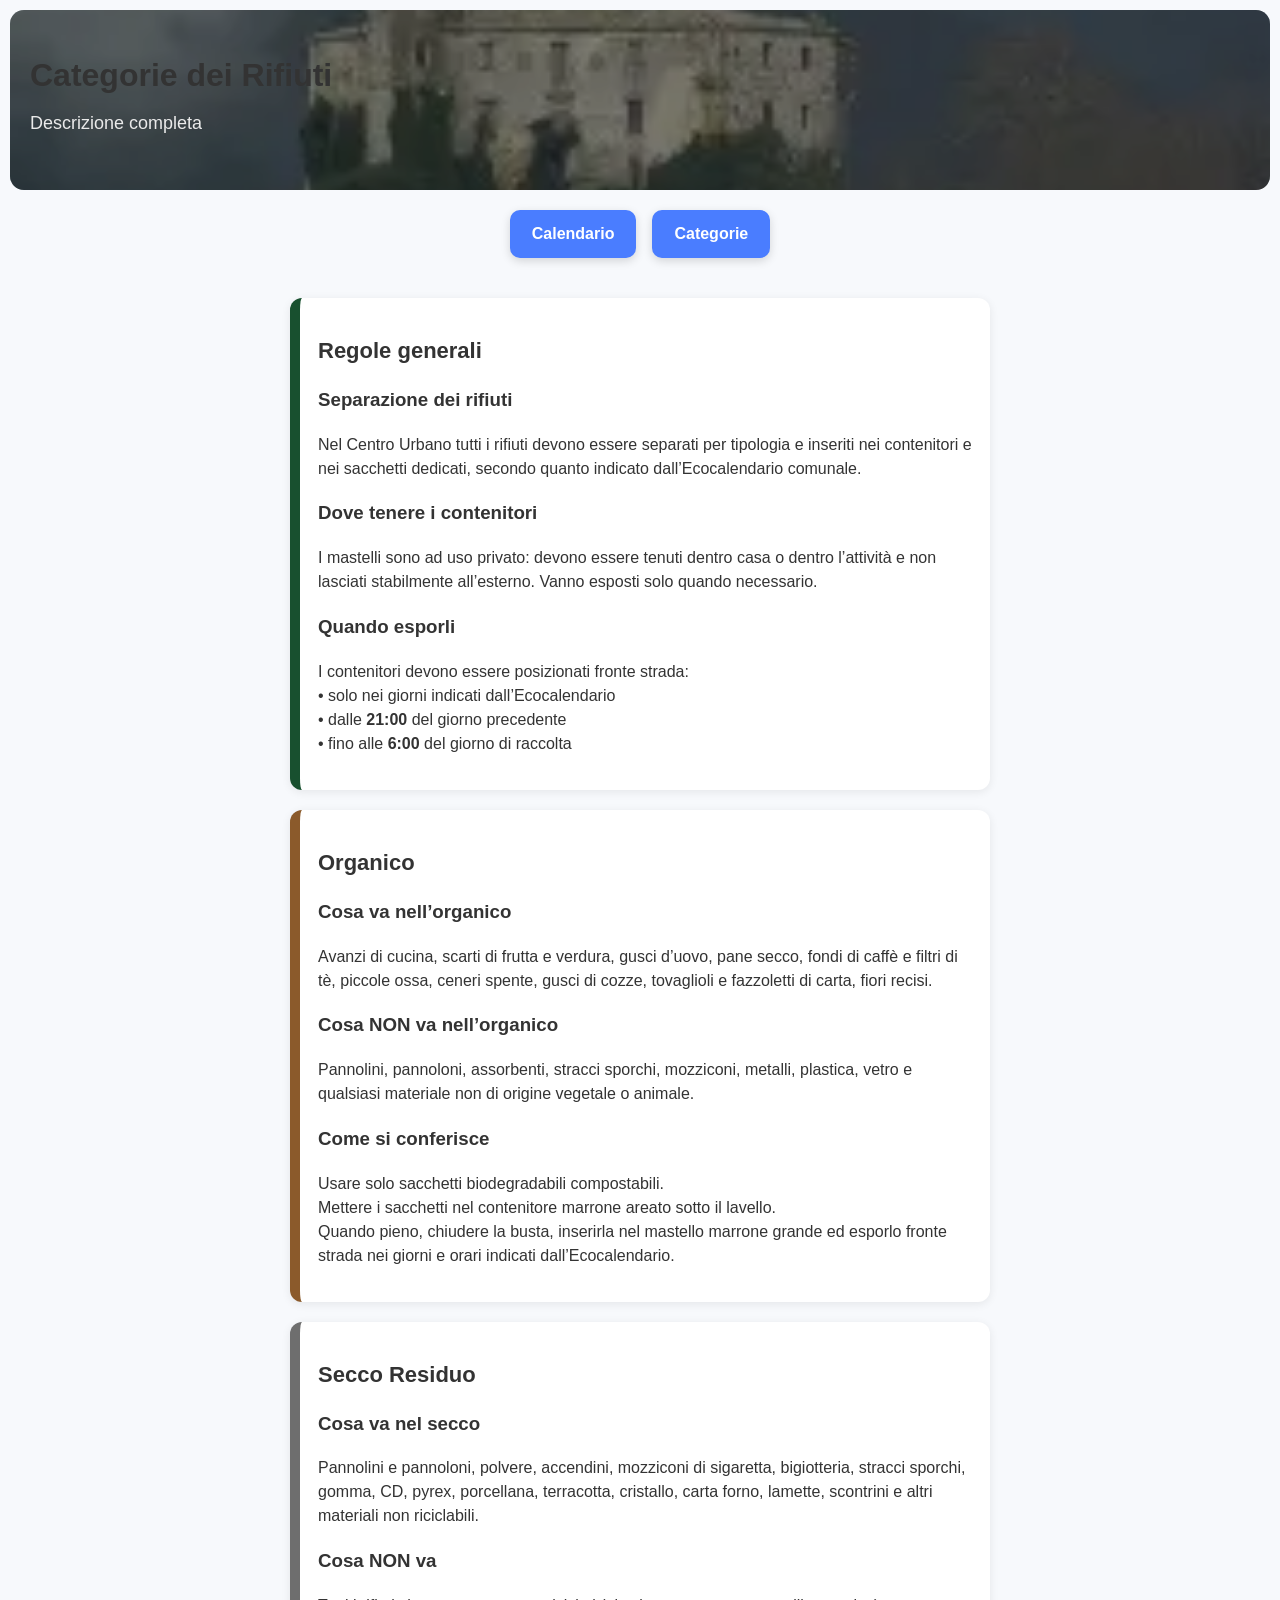
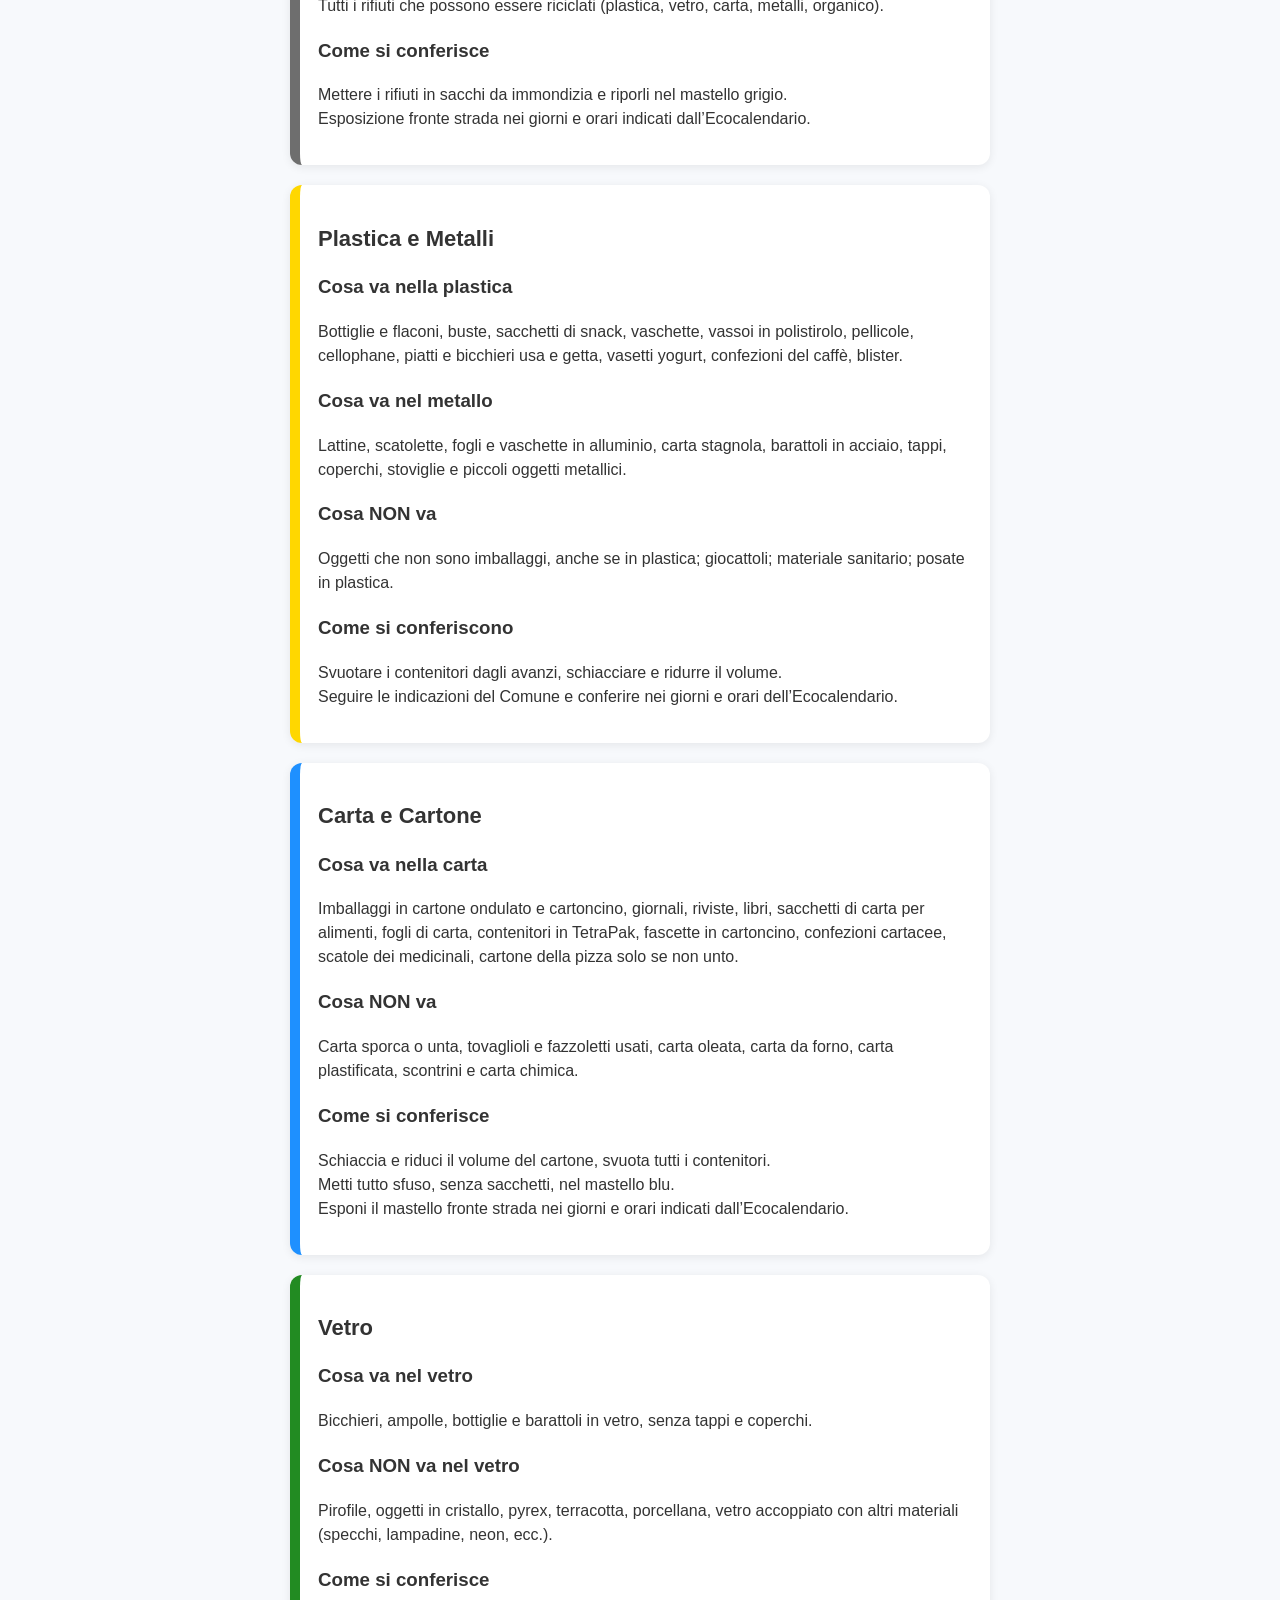
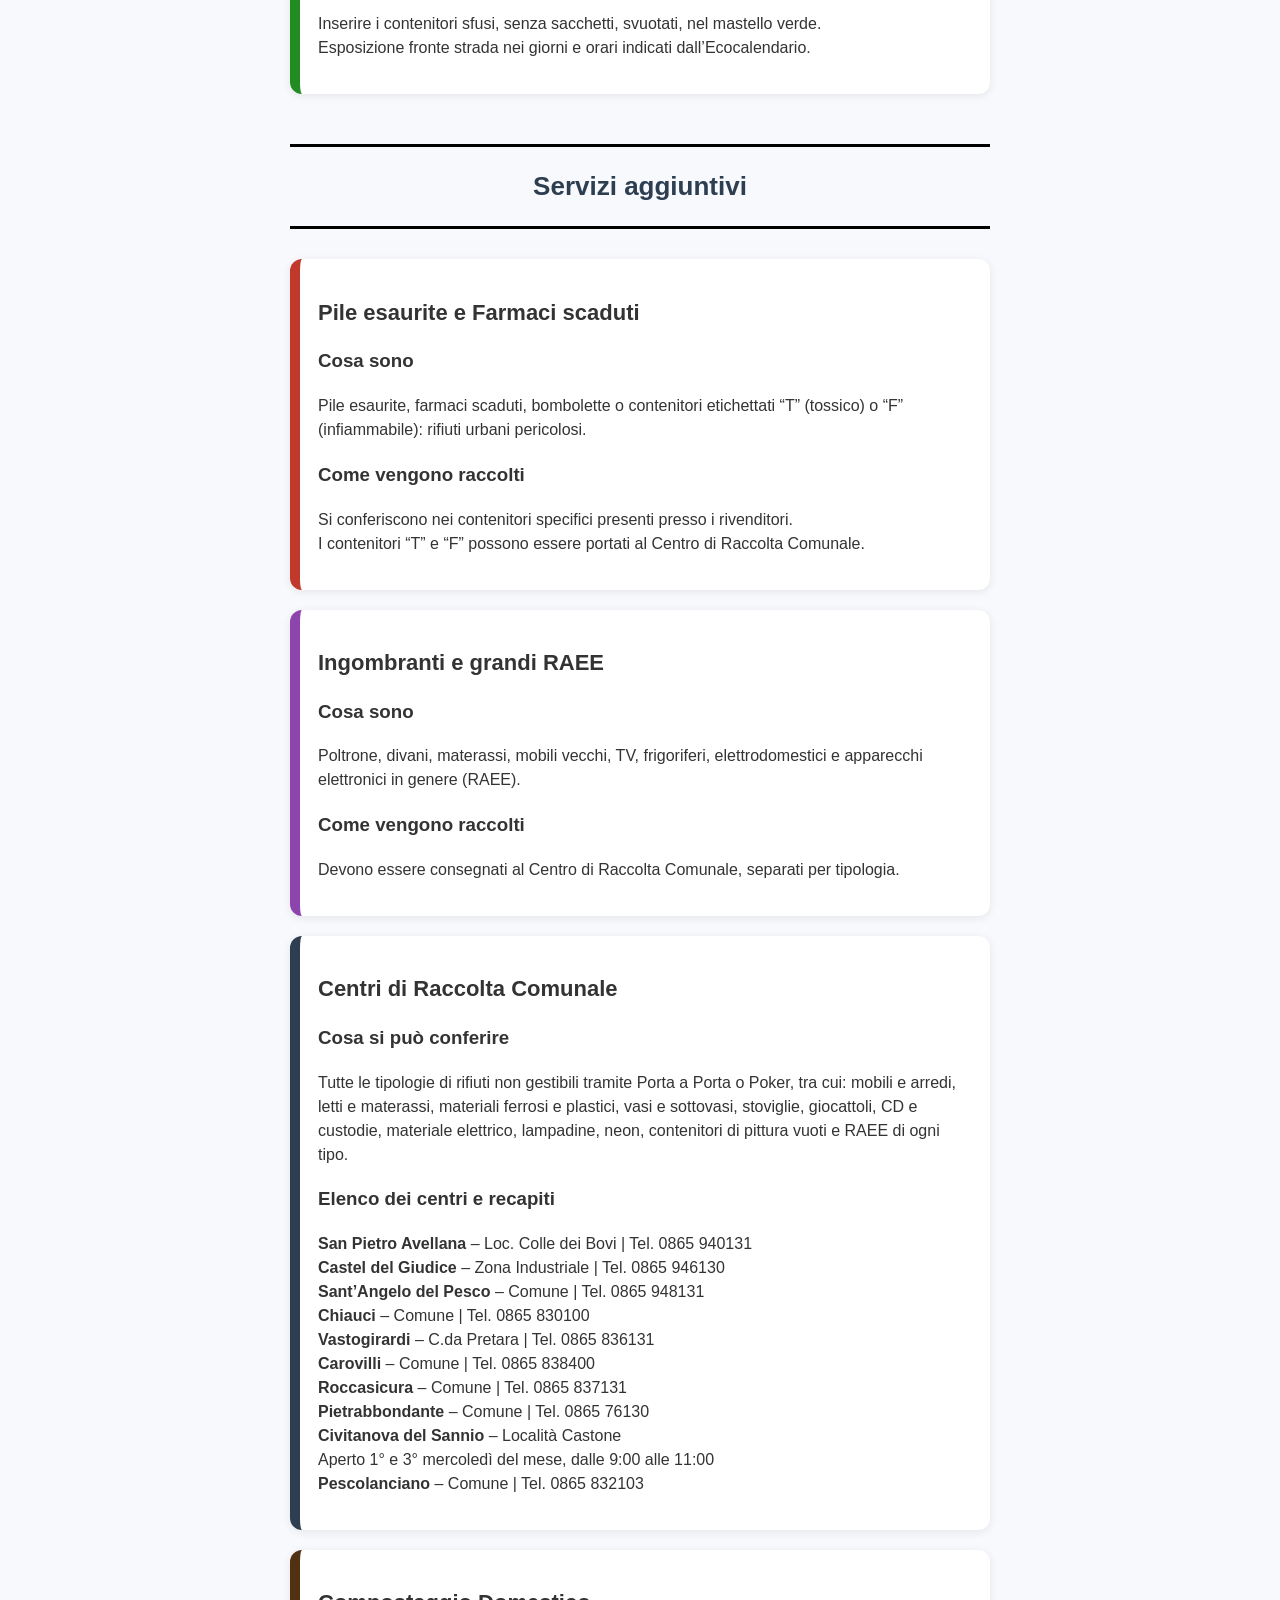
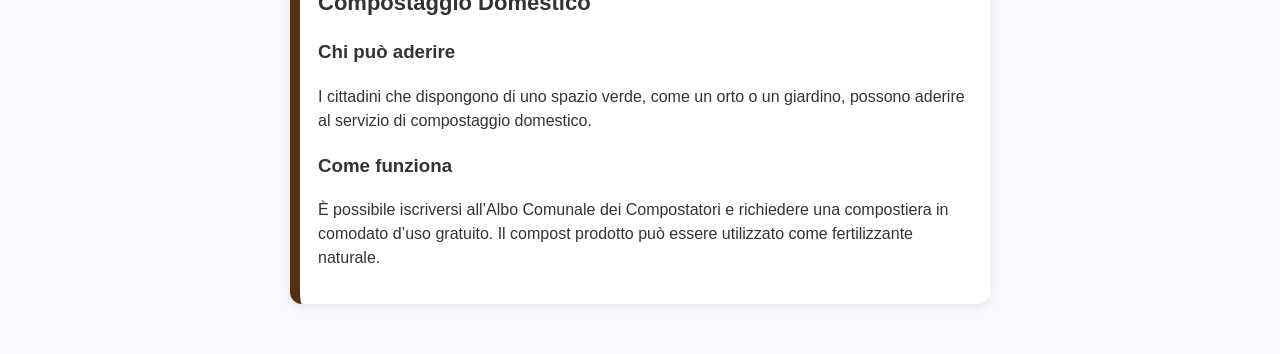
==== categorie.html @ 60cb0e39 "Initial commit" ====
<!DOCTYPE html>
<html lang="it">
<head>
    <meta charset="UTF-8">
    <meta name="viewport" content="width=device-width, initial-scale=1.0">
    <title>Categorie Rifiuti</title>
    <link rel="stylesheet" href="style.css">
</head>
<body>

    <div class="hero small-hero">
        <div class="hero-overlay"></div>
        <h1 class="hero-title">Categorie dei Rifiuti</h1>
        <p class="hero-subtitle">Descrizione completa</p>
    </div>

    <nav class="main-nav">
        <a href="index.html" class="nav-btn">Calendario</a>
        <a href="categorie.html" class="nav-btn">Categorie</a>
    </nav>

    <div class="categories">

        <section id="regole" class="cat-box regole-bg">
            <h2>Regole generali</h2>

            <h3>Separazione dei rifiuti</h3>
            <p>
                Nel Centro Urbano tutti i rifiuti devono essere separati per tipologia e inseriti nei contenitori e
                nei sacchetti dedicati, secondo quanto indicato dall’Ecocalendario comunale.
            </p>

            <h3>Dove tenere i contenitori</h3>
            <p>
                I mastelli sono ad uso privato: devono essere tenuti dentro casa o dentro l’attività e non lasciati
                stabilmente all’esterno. Vanno esposti solo quando necessario.
            </p>

            <h3>Quando esporli</h3>
            <p>
                I contenitori devono essere posizionati fronte strada:
                <br>• solo nei giorni indicati dall’Ecocalendario
                <br>• dalle <strong>21:00</strong> del giorno precedente
                <br>• fino alle <strong>6:00</strong> del giorno di raccolta
            </p>
        </section>

        <section id="organico" class="cat-box organico-bg">
            <h2>Organico</h2>

            <h3>Cosa va nell’organico</h3>
            <p>
                Avanzi di cucina, scarti di frutta e verdura, gusci d’uovo, pane secco, fondi di caffè e filtri di tè,
                piccole ossa, ceneri spente, gusci di cozze, tovaglioli e fazzoletti di carta, fiori recisi.
            </p>

            <h3>Cosa NON va nell’organico</h3>
            <p>
                Pannolini, pannoloni, assorbenti, stracci sporchi, mozziconi, metalli, plastica, vetro e qualsiasi
                materiale non di origine vegetale o animale.
            </p>

            <h3>Come si conferisce</h3>
            <p>
                Usare solo sacchetti biodegradabili compostabili.<br>
                Mettere i sacchetti nel contenitore marrone areato sotto il lavello.<br>
                Quando pieno, chiudere la busta, inserirla nel mastello marrone grande ed esporlo fronte strada
                nei giorni e orari indicati dall’Ecocalendario.
            </p>

        </section>

        <section id="secco" class="cat-box secco-bg">
            <h2>Secco Residuo</h2>

            <h3>Cosa va nel secco</h3>
            <p>
                Pannolini e pannoloni, polvere, accendini, mozziconi di sigaretta, bigiotteria, stracci sporchi,
                gomma, CD, pyrex, porcellana, terracotta, cristallo, carta forno, lamette, scontrini e altri
                materiali non riciclabili.
            </p>

            <h3>Cosa NON va</h3>
            <p>
                Tutti i rifiuti che possono essere riciclati (plastica, vetro, carta, metalli, organico).
            </p>

            <h3>Come si conferisce</h3>
            <p>
                Mettere i rifiuti in sacchi da immondizia e riporli nel mastello grigio.<br>
                Esposizione fronte strada nei giorni e orari indicati dall’Ecocalendario.
            </p>
        </section>

        <section id="plastica" class="cat-box plastica-bg">
            <h2>Plastica e Metalli</h2>

            <h3>Cosa va nella plastica</h3>
            <p>
                Bottiglie e flaconi, buste, sacchetti di snack, vaschette, vassoi in polistirolo, pellicole,
                cellophane, piatti e bicchieri usa e getta, vasetti yogurt, confezioni del caffè, blister.
            </p>

            <h3>Cosa va nel metallo</h3>
            <p>
                Lattine, scatolette, fogli e vaschette in alluminio, carta stagnola, barattoli in acciaio,
                tappi, coperchi, stoviglie e piccoli oggetti metallici.
            </p>

            <h3>Cosa NON va</h3>
            <p>
                Oggetti che non sono imballaggi, anche se in plastica; giocattoli; materiale sanitario;
                posate in plastica.
            </p>

            <h3>Come si conferiscono</h3>
            <p>
                Svuotare i contenitori dagli avanzi, schiacciare e ridurre il volume.<br>
                Seguire le indicazioni del Comune e conferire nei giorni e orari dell’Ecocalendario.
            </p>
        </section>

        <section id="carta" class="cat-box carta-bg">
            <h2>Carta e Cartone</h2>

            <h3>Cosa va nella carta</h3>
            <p>
                Imballaggi in cartone ondulato e cartoncino, giornali, riviste, libri, sacchetti di carta per alimenti,
                fogli di carta, contenitori in TetraPak, fascette in cartoncino, confezioni cartacee, scatole dei
                medicinali, cartone della pizza solo se non unto.
            </p>

            <h3>Cosa NON va</h3>
            <p>
                Carta sporca o unta, tovaglioli e fazzoletti usati, carta oleata, carta da forno, carta plastificata,
                scontrini e carta chimica.
            </p>

            <h3>Come si conferisce</h3>
            <p>
                Schiaccia e riduci il volume del cartone, svuota tutti i contenitori.<br>
                Metti tutto sfuso, senza sacchetti, nel mastello blu.<br>
                Esponi il mastello fronte strada nei giorni e orari indicati dall’Ecocalendario.
            </p>
        </section>

        <section id="vetro" class="cat-box vetro-bg">
            <h2>Vetro</h2>

            <h3>Cosa va nel vetro</h3>
            <p>
                Bicchieri, ampolle, bottiglie e barattoli in vetro, senza tappi e coperchi.
            </p>

            <h3>Cosa NON va nel vetro</h3>
            <p>
                Pirofile, oggetti in cristallo, pyrex, terracotta, porcellana, vetro accoppiato con altri materiali
                (specchi, lampadine, neon, ecc.).
            </p>

            <h3>Come si conferisce</h3>
            <p>
                Inserire i contenitori sfusi, senza sacchetti, svuotati, nel mastello verde.<br>
                Esposizione fronte strada nei giorni e orari indicati dall’Ecocalendario.
            </p>
        </section>

        <div class="servizi-divider">
            <h2>Servizi aggiuntivi</h2>
        </div>

        <section id="pericolosi" class="cat-box pericolosi-bg">
            <h2>Pile esaurite e Farmaci scaduti</h2>

            <h3>Cosa sono</h3>
            <p>
                Pile esaurite, farmaci scaduti, bombolette o contenitori etichettati “T” (tossico) o “F” (infiammabile):
                rifiuti urbani pericolosi.
            </p>

            <h3>Come vengono raccolti</h3>
            <p>
                Si conferiscono nei contenitori specifici presenti presso i rivenditori.<br>
                I contenitori “T” e “F” possono essere portati al Centro di Raccolta Comunale.
            </p>
        </section>

        <section id="ingombranti" class="cat-box ingombranti-bg">
            <h2>Ingombranti e grandi RAEE</h2>

            <h3>Cosa sono</h3>
            <p>
                Poltrone, divani, materassi, mobili vecchi, TV, frigoriferi, elettrodomestici e apparecchi elettronici
                in genere (RAEE).
            </p>

            <h3>Come vengono raccolti</h3>
            <p>
                Devono essere consegnati al Centro di Raccolta Comunale, separati per tipologia.
            </p>
        </section>

        <section id="centri-raccolta" class="cat-box centri-bg">
            <h2>Centri di Raccolta Comunale</h2>

            <h3>Cosa si può conferire</h3>
            <p>
                Tutte le tipologie di rifiuti non gestibili tramite Porta a Porta o Poker, tra cui:
                mobili e arredi, letti e materassi, materiali ferrosi e plastici, vasi e sottovasi,
                stoviglie, giocattoli, CD e custodie, materiale elettrico, lampadine, neon,
                contenitori di pittura vuoti e RAEE di ogni tipo.
            </p>

            <h3>Elenco dei centri e recapiti</h3>
            <p>
                <strong>San Pietro Avellana</strong> – Loc. Colle dei Bovi | Tel. 0865 940131<br>
                <strong>Castel del Giudice</strong> – Zona Industriale | Tel. 0865 946130<br>
                <strong>Sant’Angelo del Pesco</strong> – Comune | Tel. 0865 948131<br>
                <strong>Chiauci</strong> – Comune | Tel. 0865 830100<br>
                <strong>Vastogirardi</strong> – C.da Pretara | Tel. 0865 836131<br>
                <strong>Carovilli</strong> – Comune | Tel. 0865 838400<br>
                <strong>Roccasicura</strong> – Comune | Tel. 0865 837131<br>
                <strong>Pietrabbondante</strong> – Comune | Tel. 0865 76130<br>
                <strong>Civitanova del Sannio</strong> – Località Castone<br>
                Aperto 1° e 3° mercoledì del mese, dalle 9:00 alle 11:00<br>
                <strong>Pescolanciano</strong> – Comune | Tel. 0865 832103
            </p>
        </section>

        <section id="compostaggio" class="cat-box compostaggio-bg">
            <h2>Compostaggio Domestico</h2>

            <h3>Chi può aderire</h3>
            <p>
                I cittadini che dispongono di uno spazio verde, come un orto o un giardino, possono aderire al servizio
                di compostaggio domestico.
            </p>

            <h3>Come funziona</h3>
            <p>
                È possibile iscriversi all’Albo Comunale dei Compostatori e richiedere una compostiera in comodato
                d’uso gratuito. Il compost prodotto può essere utilizzato come fertilizzante naturale.
            </p>
        </section>
    </div>

</body>
</html>
---- style.css ----
body {
    font-family: 'Inter', Arial, sans-serif;
    background: #f7f9fc;
    margin: 0;
    padding: 10px;
    color: #333;
    line-height: 1.5;
}

.hero {
    position: relative;
    width: 100%;
    height: 220px;
    background-image: url('images/castle.jpg'); 
    background-size: cover;
    background-position: center;
    border-radius: 14px;
    overflow: hidden;
    margin-bottom: 20px;
}

.small-hero {
    height: 180px;
}

.hero-overlay {
    position: absolute;
    inset: 0;
    background: rgba(0,0,0,0.45);
}

.hero-title {
    position: absolute;
    bottom: 70px;
    left: 20px;
    font-size: 32px;
    font-weight: 800;
}

.hero-eco {
    color: #ffffff;
}
.hero-calendar {
    color: #1acc50;
}
.hero-subtitle {
    position: absolute;
    bottom: 35px;
    left: 20px;
    color: #eaeaea;
    font-size: 18px;
    font-weight: 400;
}

/* MOBILE HERO */
@media (max-width: 480px) {
    .hero {
        height: 170px;
        border-radius: 10px;
    }

    .hero-title {
        font-size: 26px;
        bottom: 55px;
    }

    .hero-subtitle {
        font-size: 15px;
        bottom: 25px;
    }
}

/* ========================= */
/*        NAV BAR BOTTONI    */
/* ========================= */

.main-nav {
    display: flex;
    justify-content: center;
    gap: 16px;
    margin: 20px 0;
}

.nav-btn {
    background: #4a7dff;
    color: white;
    padding: 12px 22px;
    border-radius: 10px;
    font-size: 16px;
    font-weight: 600;
    text-decoration: none;
    box-shadow: 0 3px 10px rgba(0,0,0,0.15);
    transition: 0.2s;
}

.nav-btn:hover {
    background: #3a6ae0;
}

.nav-btn:active {
    background: #335dcc;
}

/* MOBILE NAV */
@media (max-width: 480px) {
    .nav-btn {
        padding: 10px 18px;
        font-size: 15px;
    }
}

/* ========================= */
/*        CALENDAR HEADER    */
/* ========================= */

.header {
    display: flex;
    justify-content: center;
    align-items: center;
    gap: 16px;
    margin-bottom: 12px;
}

.header h1 {
    font-size: 20px;
    font-weight: 600;
    margin: 0;
}

.header button {
    padding: 8px 12px;
    font-size: 16px;
    cursor: pointer;
    background: #fff;
    border: 1px solid #ddd;
    border-radius: 8px;
    transition: 0.2s;
}

.header button:hover {
    background: #f0f0f0;
}

/* ========================= */
/*        CALENDAR GRID      */
/* ========================= */

.calendar {
    max-width: 900px;
    margin: 0 auto;
    background: white;
    padding: 10px;
    border-radius: 14px;
    box-shadow: 0 4px 20px rgba(0,0,0,0.08);
}

.weekdays {
    display: grid;
    grid-template-columns: repeat(7, 1fr);
    font-weight: 600;
    text-align: center;
    padding-bottom: 6px;
    border-bottom: 2px solid #eee;
    font-size: 12px;
}

.days {
    display: grid;
    grid-template-columns: repeat(7, 1fr);
}

.day {
    min-height: 80px;
    border-right: 1px solid #eee;
    border-bottom: 1px solid #eee;
    padding: 6px;
    position: relative;
    transition: 0.2s;
    font-size: 13px;
}

.day:hover {
    background: #f4f7ff;
}

.day-number {
    font-size: 14px;
    font-weight: 600;
}

/* GIORNO CORRENTE */
.day.today {
    background: #e8f0ff;
    border: 2px solid #4a7dff;
}

/* BADGE RIFIUTO */
.badge {
    margin-top: 6px;
    padding: 4px 6px;
    border-radius: 6px;
    font-size: 12px;
    font-weight: 600;
    display: inline-block;
    color: white;
    text-align: center;
    text-decoration: none;
}

/* COLORI */
.organico { background: #8B5A2B; }
.secco { background: #6E6E6E; }
.plastica { background: #FFD700; color: black; }
.carta { background: #1E90FF; }
.vetro { background: #228B22; }
.nessuno { background: #999; }

/* ========================= */
/*        PAGINA CATEGORIE   */
/* ========================= */

.categories {
    max-width: 700px;
    margin: 0 auto;
    padding: 20px;
}

.cat-box {
    background: white;
    padding: 18px;
    border-radius: 12px;
    box-shadow: 0 2px 10px rgba(0,0,0,0.08);
    margin-bottom: 20px;
    border-left: 10px solid transparent;
}

.cat-box h2 {
    font-size: 22px;
    margin-bottom: 10px;
    font-weight: 700;
}

.cat-box p {
    font-size: 16px;
    line-height: 1.5;
}

/* COLORI COERENTI */
.regole-bg { border-color: #18502f; }
.organico-bg { border-color: #8B5A2B; }
.secco-bg { border-color: #6E6E6E; }
.plastica-bg { border-color: #FFD700; }
.carta-bg { border-color: #1E90FF; }
.vetro-bg { border-color: #228B22; }

.servizi-divider {
    margin: 50px 0 30px 0;
    padding: 20px 0;
    border-top: 3px solid #000000;
    border-bottom: 3px solid #000000;
    text-align: center;
}

.servizi-divider h2 {
    margin: 0;
    font-size: 26px;
    color: #2C3E50;
}


.pericolosi-bg {border-color: #C0392B;}
.ingombranti-bg {border-color: #8E44AD;}
.centri-bg {border-color: #2C3E50;}
.compostaggio-bg {border-color: #523112;}


.cat-box h4 {
    font-size: 16px;
    margin-top: 10px;
    margin-bottom: 4px;
    font-weight: 600;
    color: #555;
}

/* MOBILE CATEGORIE */
@media (max-width: 480px) {

    /* Riduce padding generale */
    body {
        padding: 6px;
    }

    /* Calendario più compatto */
    .calendar {
        padding: 6px;
        border-radius: 10px;
    }

    /* Header mese */
    .header h1 {
        font-size: 16px;
    }

    .header button {
        padding: 6px 10px;
        font-size: 14px;
    }

    /* Giorni settimana */
    .weekdays div {
        font-size: 10px;
        padding: 4px 0;
    }

    /* Celle del calendario */
    .day {
        min-height: 60px;        /* più basso */
        padding: 3px;            /* meno padding */
        font-size: 11px;         /* testo più piccolo */
    }

    .day-number {
        font-size: 12px;
    }

    /* Badge rifiuto */
    .badge {
        font-size: 10px;         /* più piccolo */
        padding: 2px 4px;        /* più compatto */
        margin-top: 4px;
        display: block;          /* va a capo */
        text-align: center;
        white-space: normal;     /* evita overflow */
    }

    /* Fix overflow griglia */
    .days {
        grid-template-columns: repeat(7, minmax(0, 1fr));
    }
}
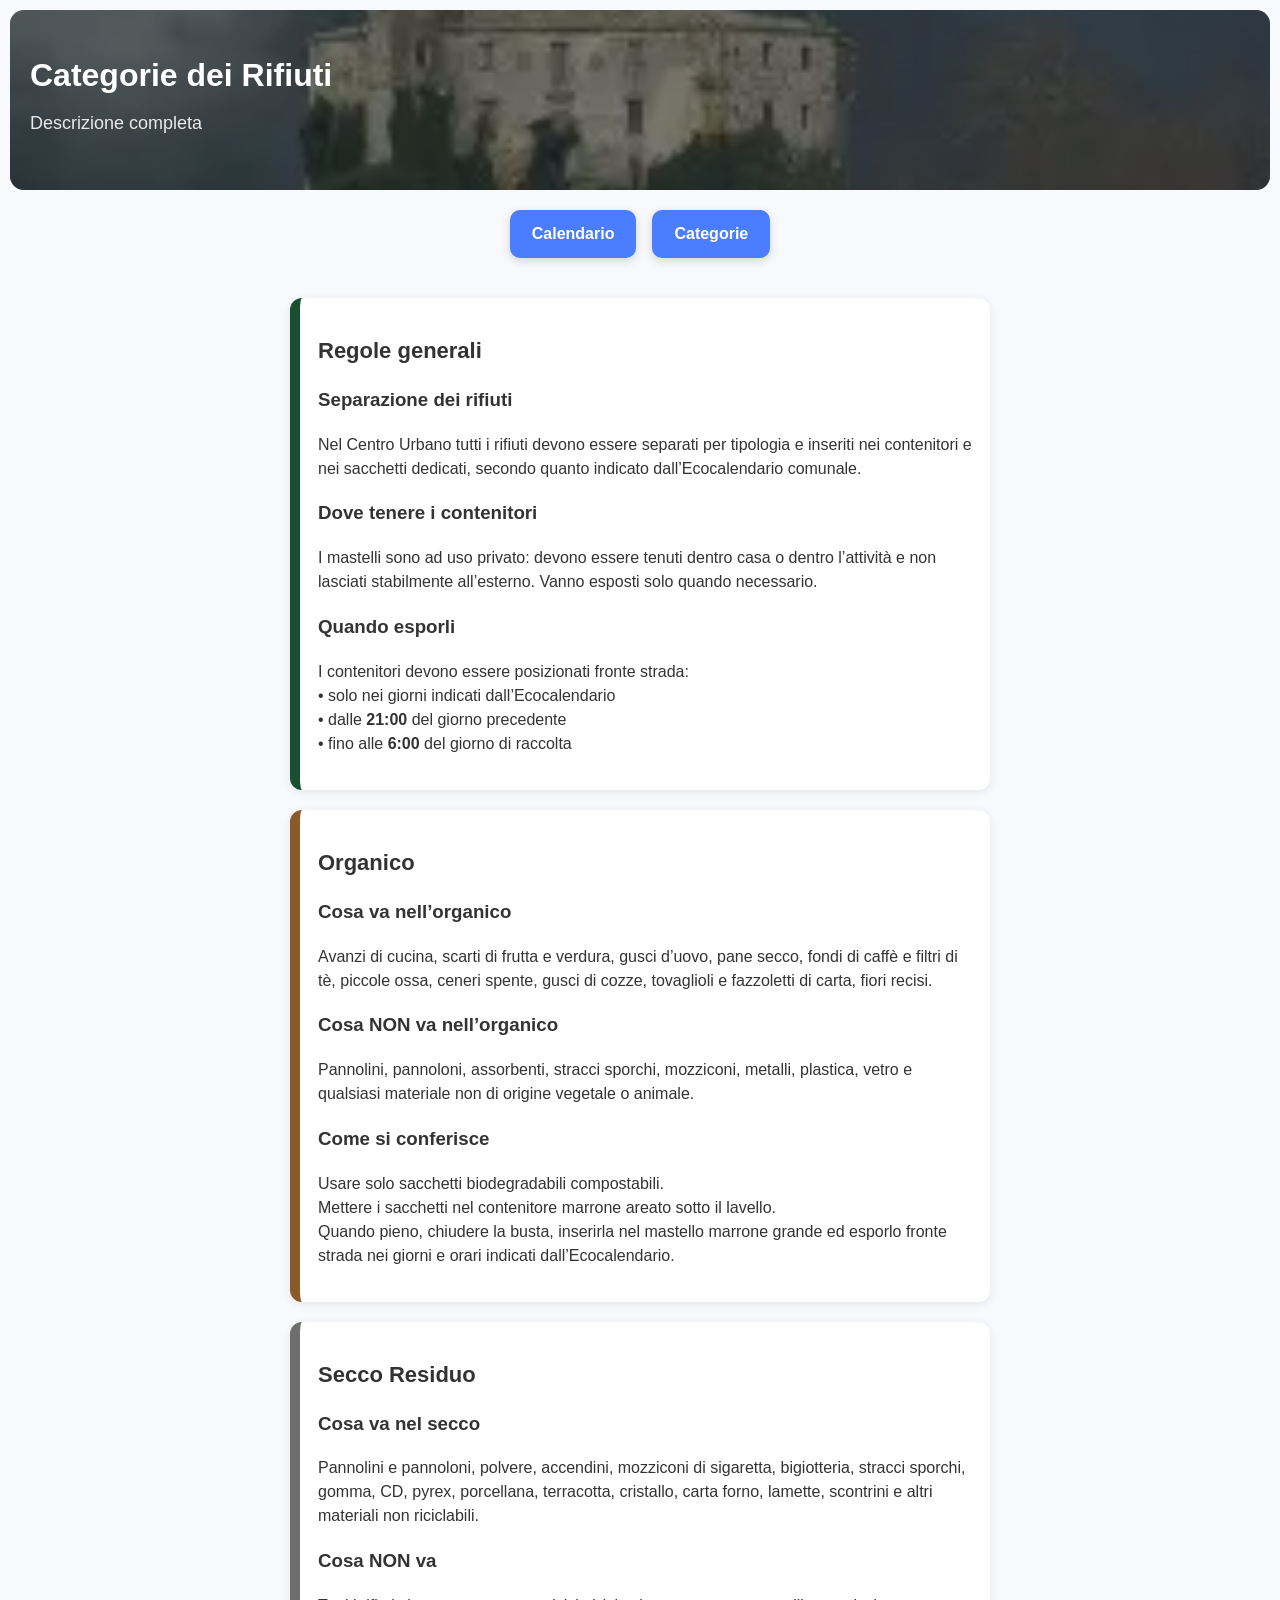
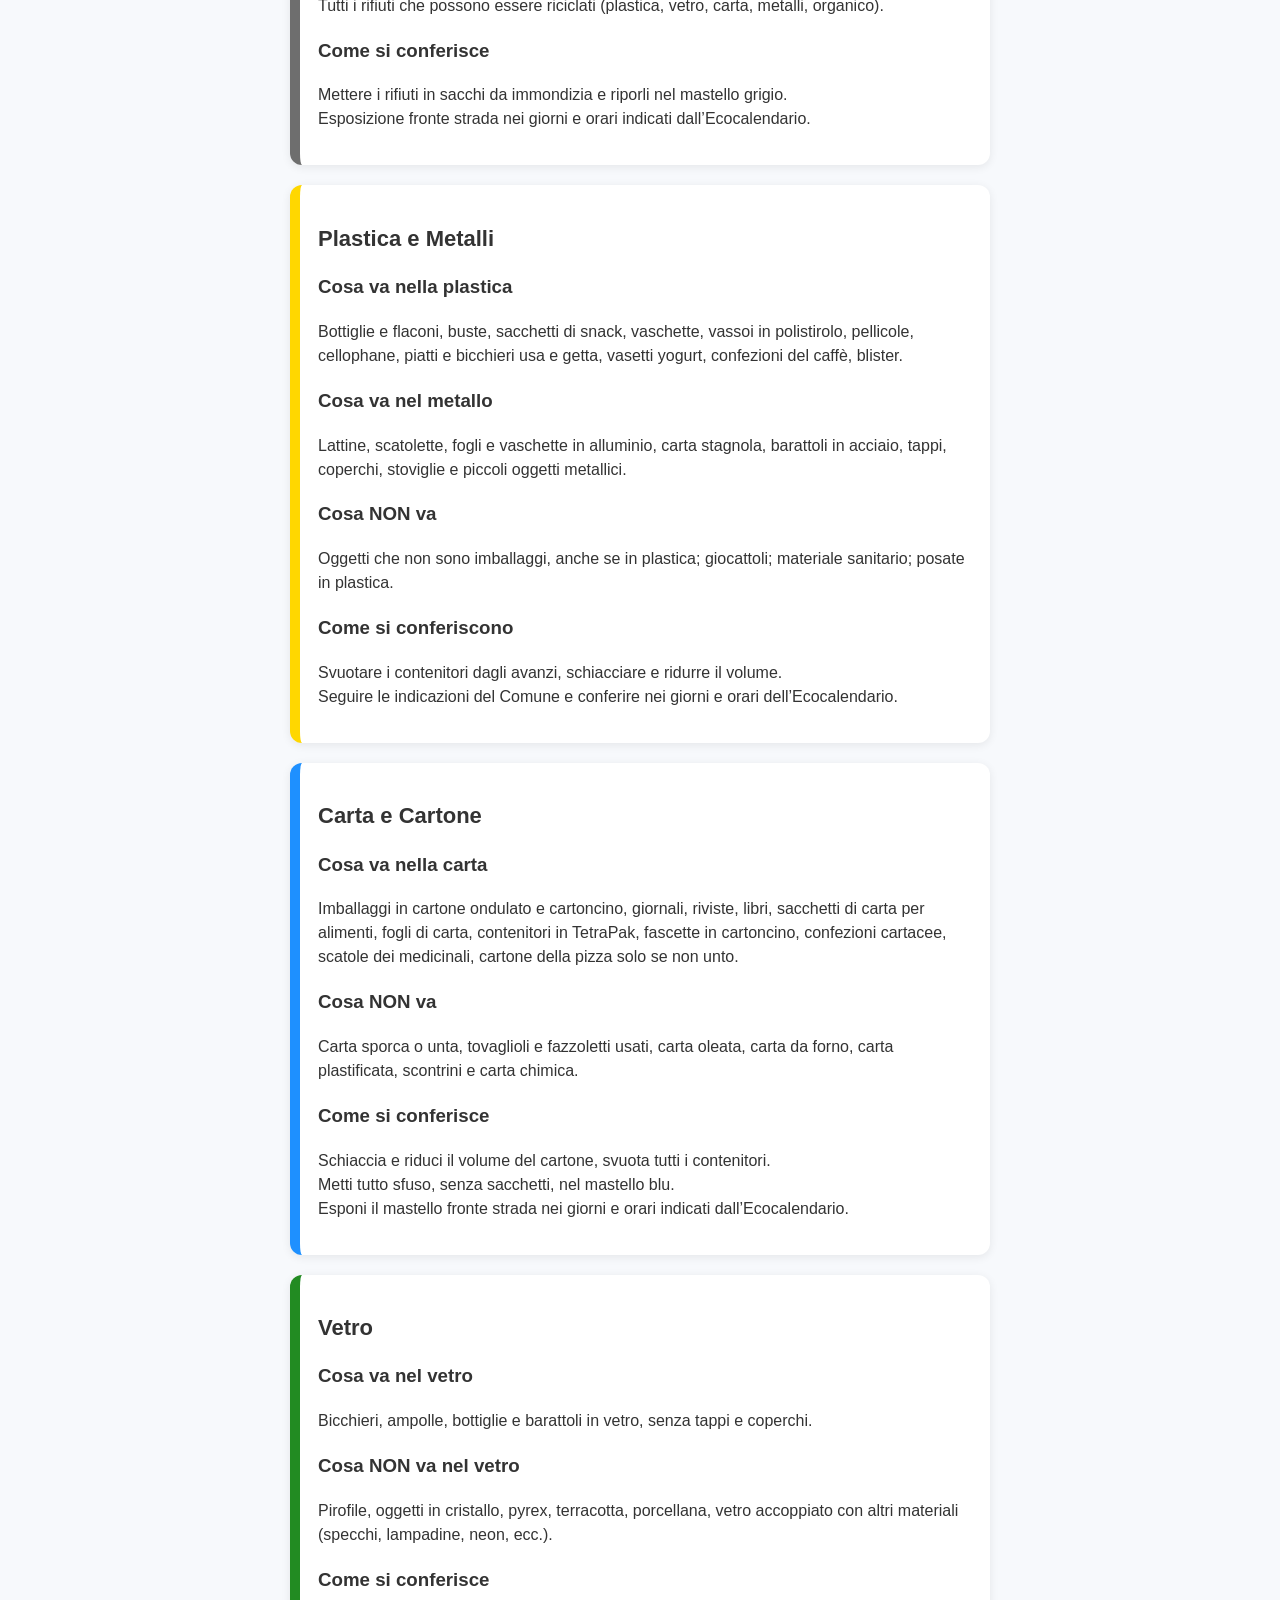
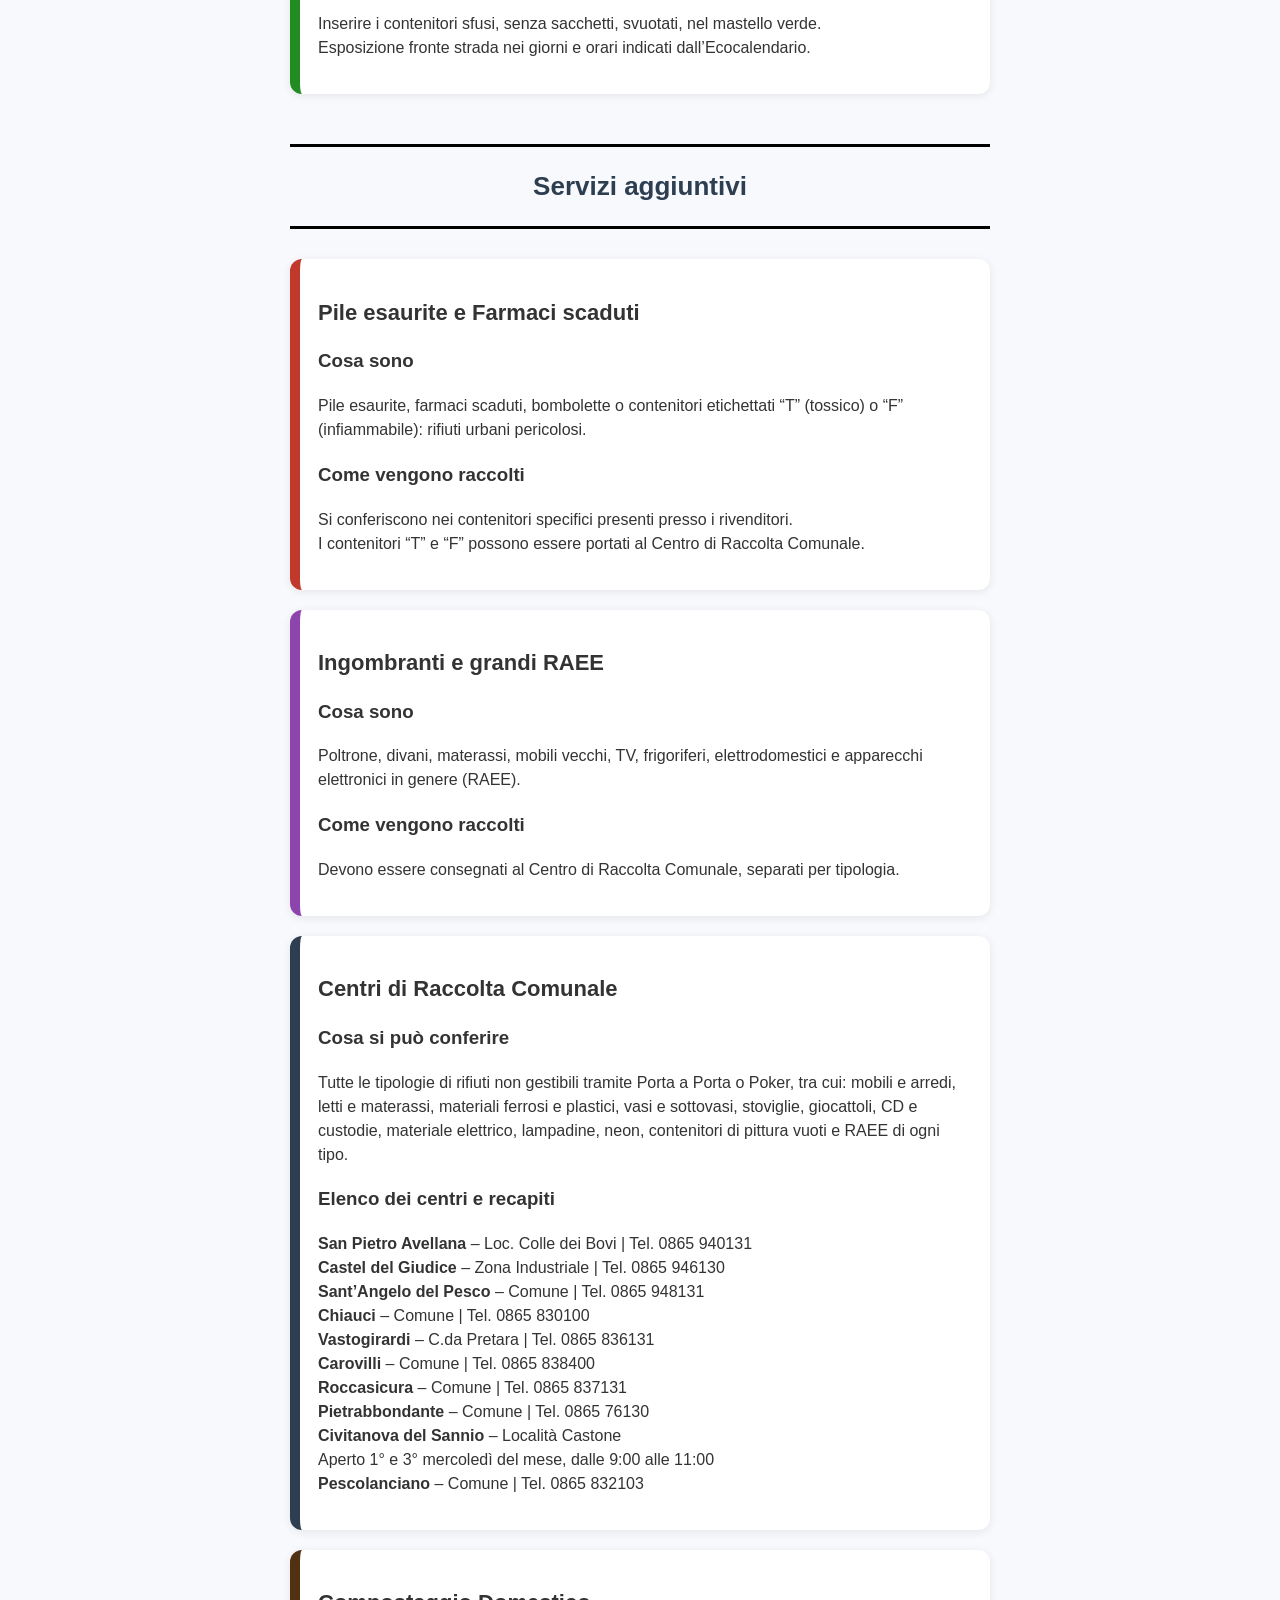
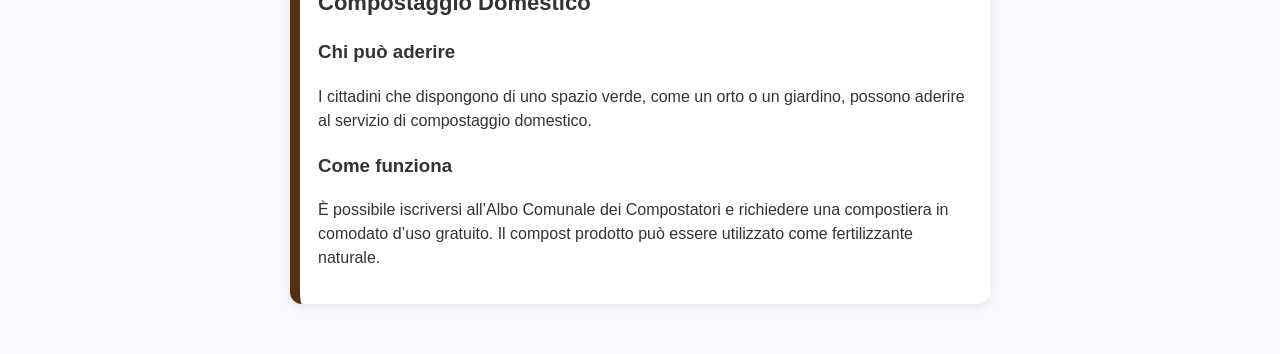
==== commit f386b3f9: "Update categorie.html" ====
--- a/categorie.html
+++ b/categorie.html
@@ -10,8 +10,8 @@
 
     <div class="hero small-hero">
         <div class="hero-overlay"></div>
-        <h1 class="hero-title">Categorie dei Rifiuti</h1>
-        <p class="hero-subtitle">Descrizione completa</p>
+            <h1 class="hero-title">Categorie dei Rifiuti</h1>
+            <p class="hero-subtitle">Descrizione completa</p>
     </div>
 
     <nav class="main-nav">
--- a/style.css
+++ b/style.css
@@ -34,6 +34,7 @@
     position: absolute;
     bottom: 70px;
     left: 20px;
+    color: #ffffff;
     font-size: 32px;
     font-weight: 800;
 }
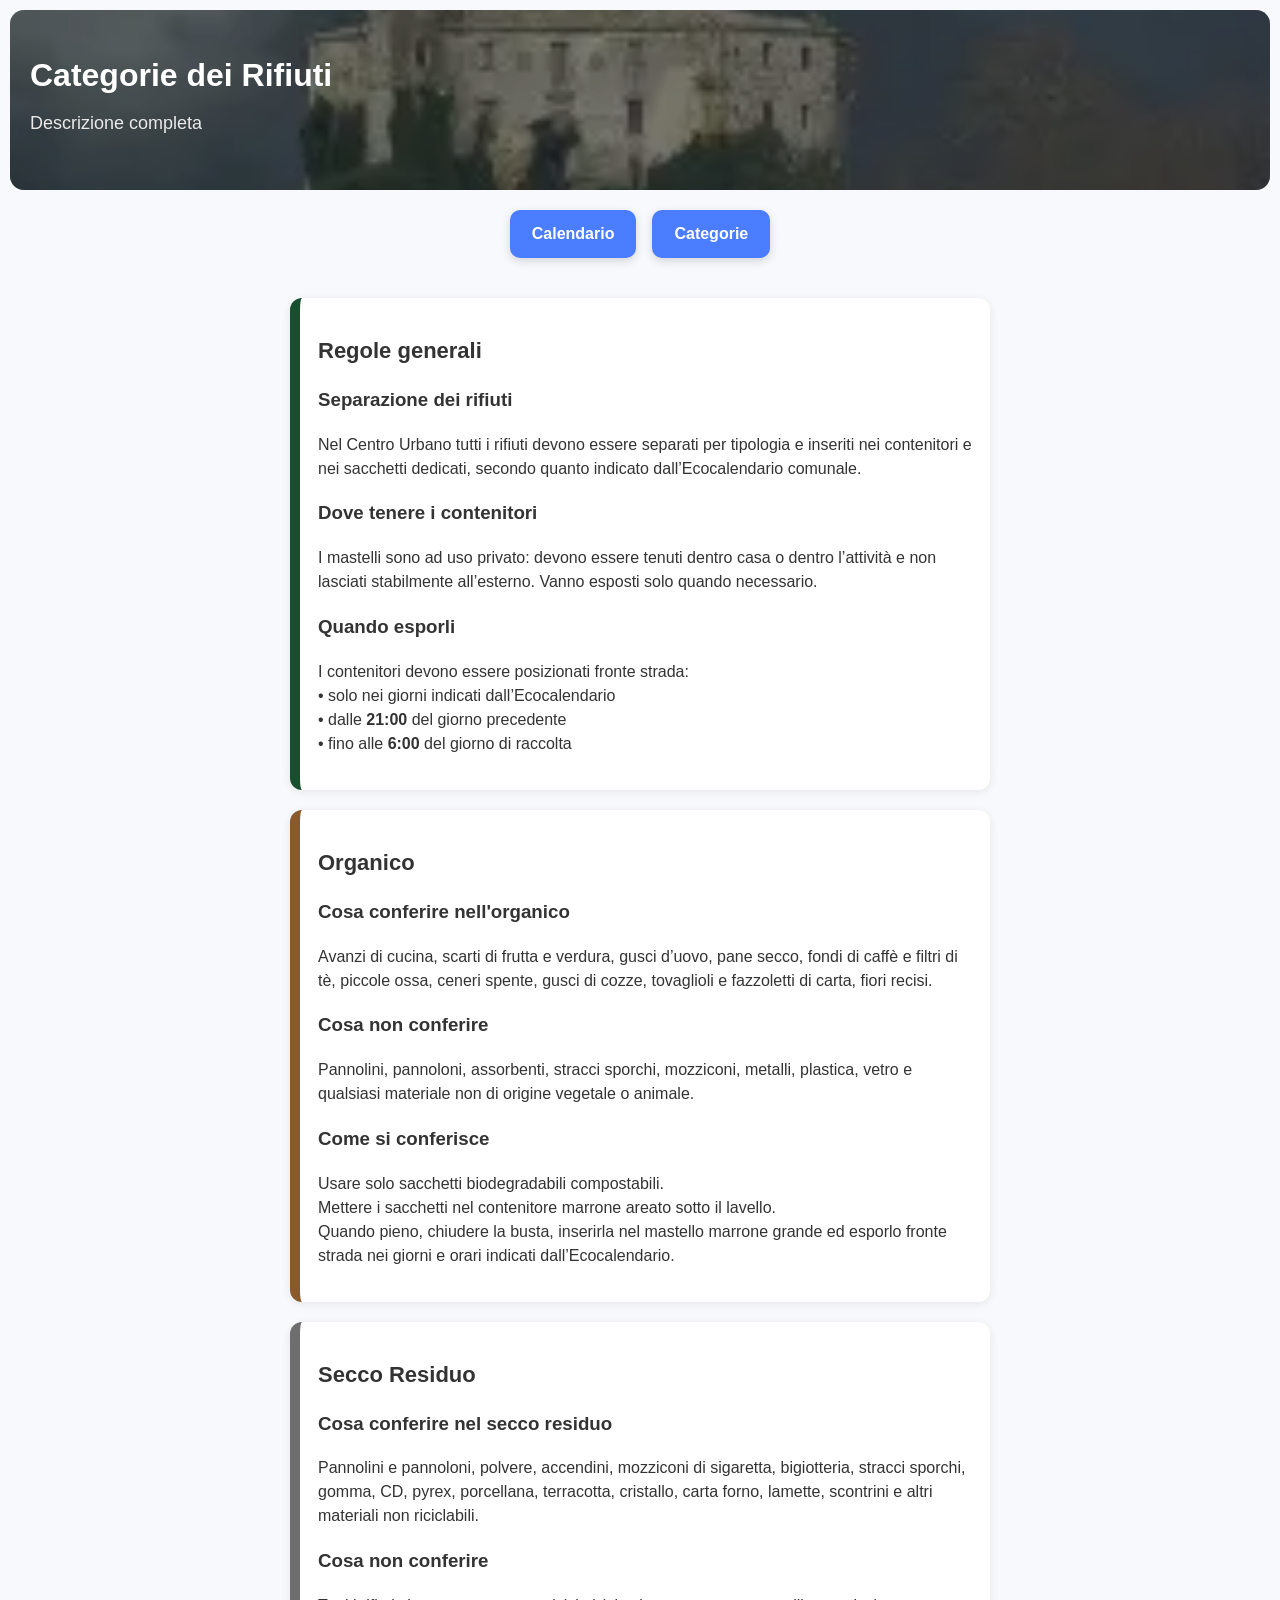
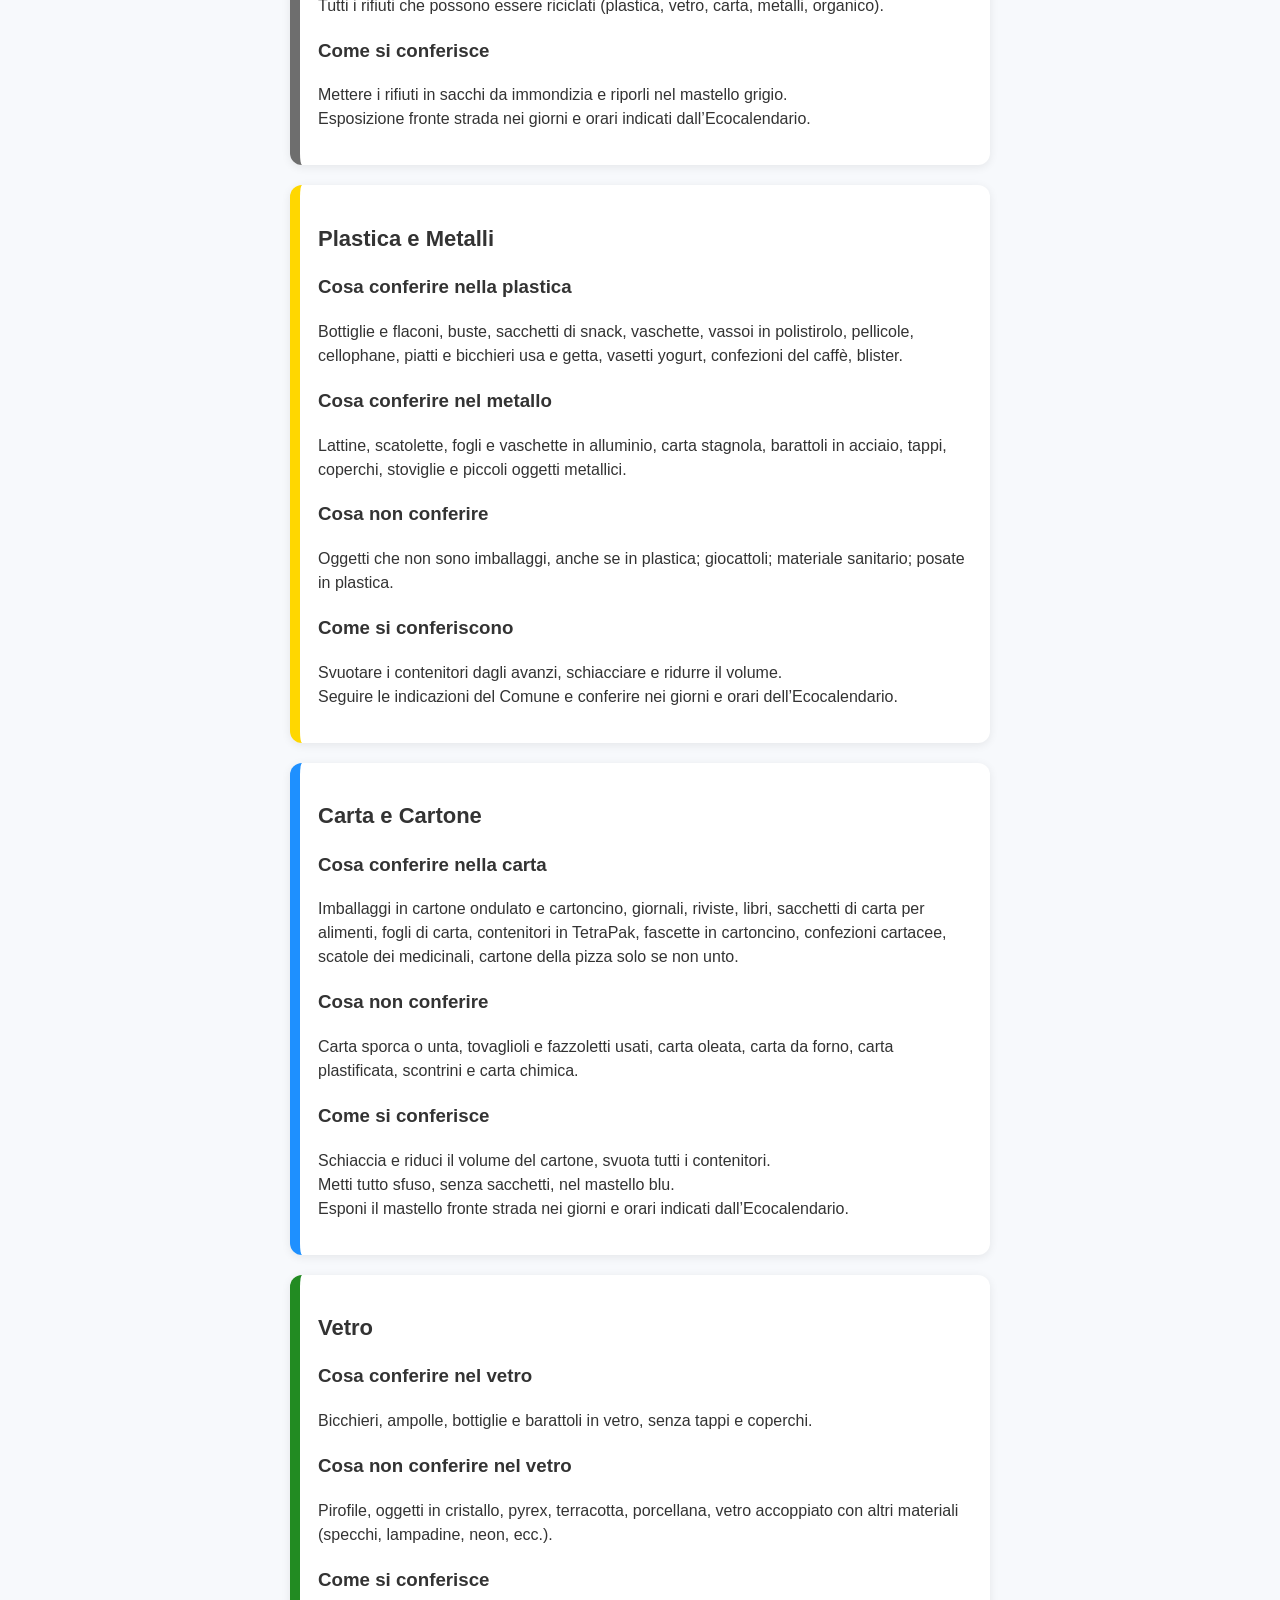
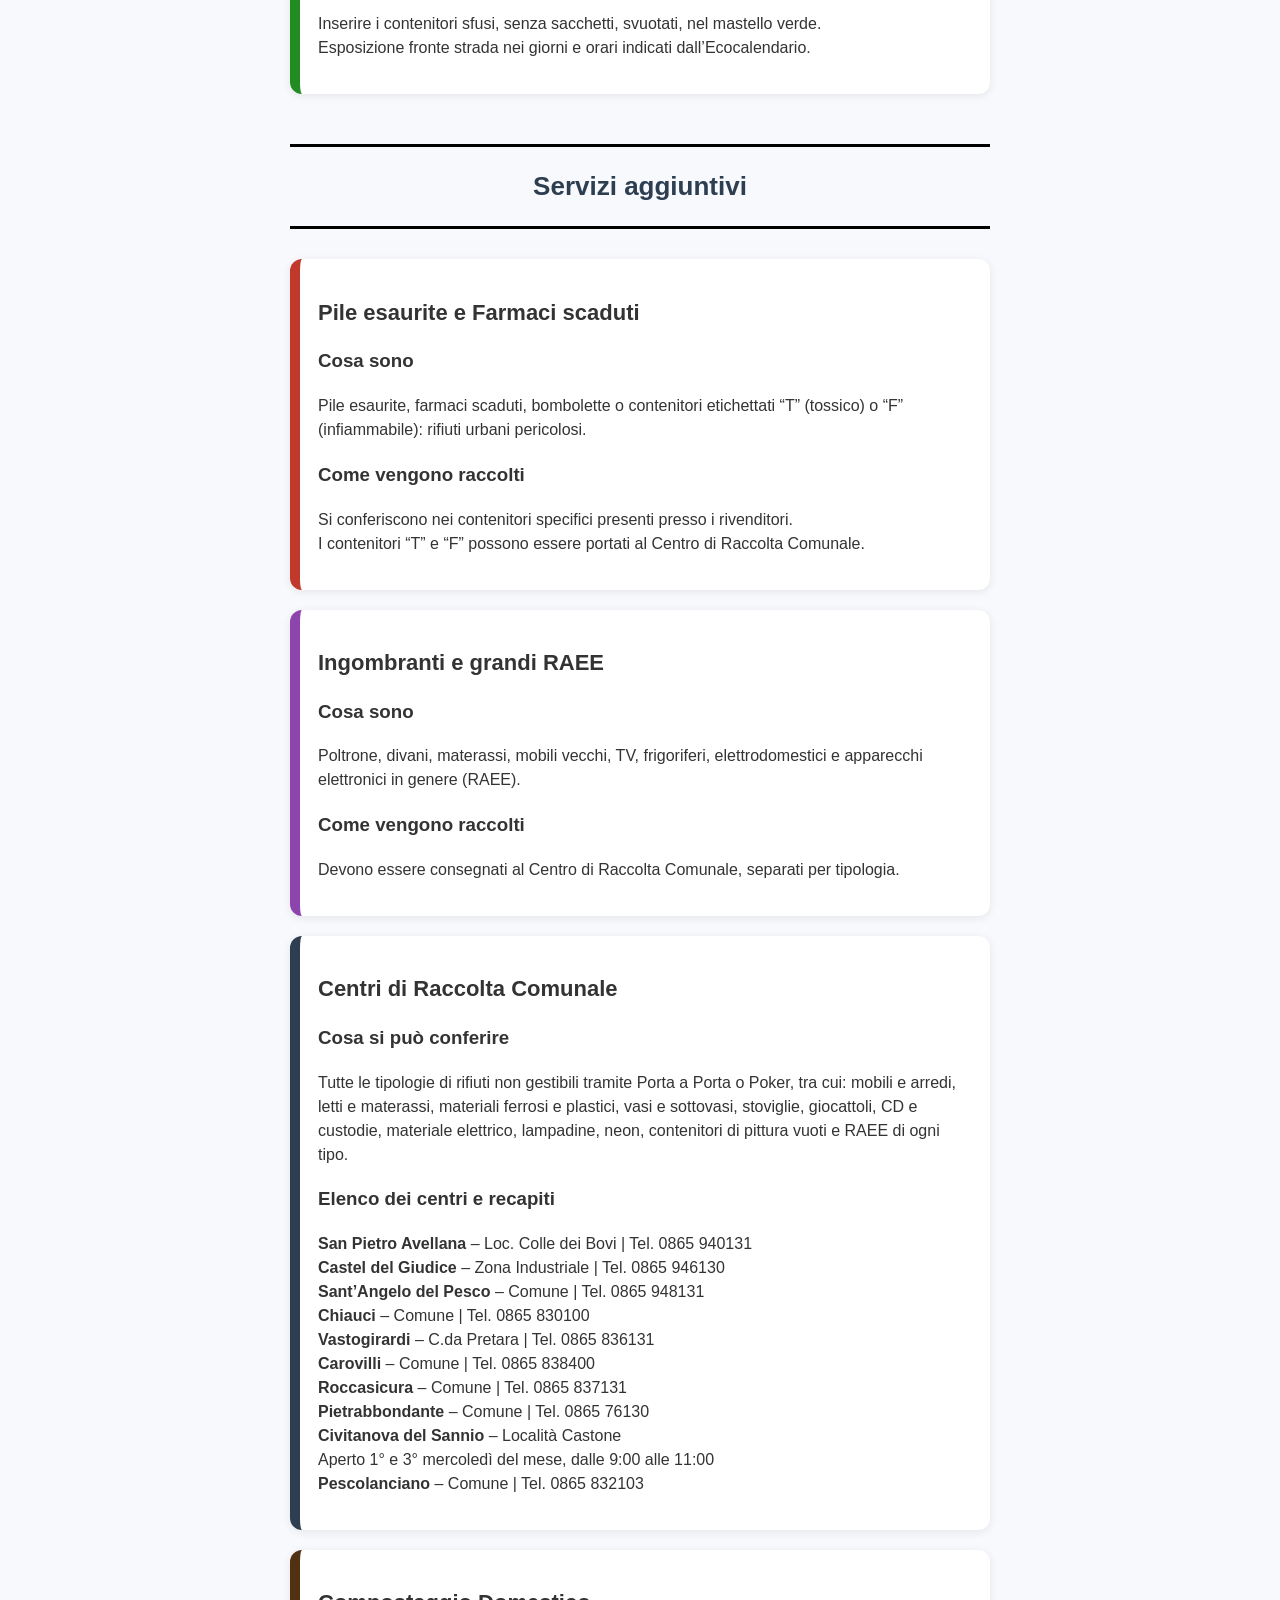
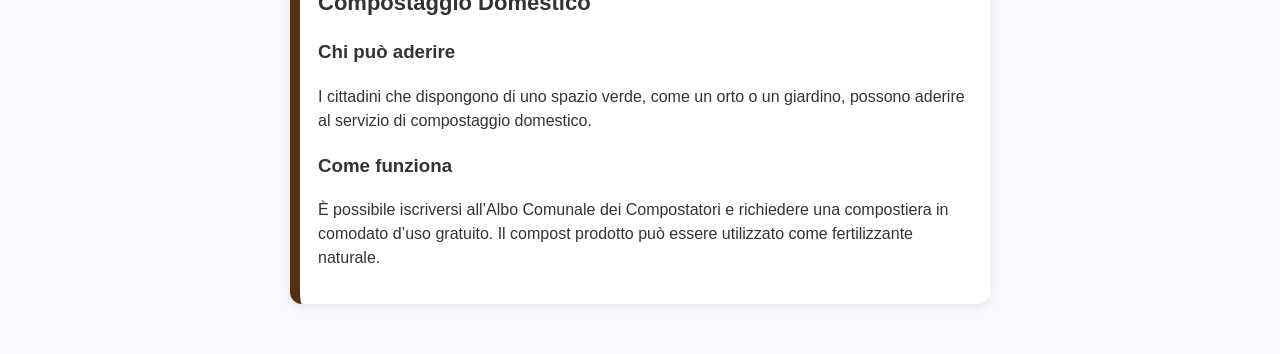
==== commit 12dd07c8: "n" ====
--- a/categorie.html
+++ b/categorie.html
@@ -48,13 +48,13 @@
         <section id="organico" class="cat-box organico-bg">
             <h2>Organico</h2>
 
-            <h3>Cosa va nell’organico</h3>
+            <h3>Cosa conferire nell'organico</h3>
             <p>
                 Avanzi di cucina, scarti di frutta e verdura, gusci d’uovo, pane secco, fondi di caffè e filtri di tè,
                 piccole ossa, ceneri spente, gusci di cozze, tovaglioli e fazzoletti di carta, fiori recisi.
             </p>
 
-            <h3>Cosa NON va nell’organico</h3>
+            <h3>Cosa non conferire</h3>
             <p>
                 Pannolini, pannoloni, assorbenti, stracci sporchi, mozziconi, metalli, plastica, vetro e qualsiasi
                 materiale non di origine vegetale o animale.
@@ -73,14 +73,14 @@
         <section id="secco" class="cat-box secco-bg">
             <h2>Secco Residuo</h2>
 
-            <h3>Cosa va nel secco</h3>
+            <h3>Cosa conferire nel secco residuo</h3>
             <p>
                 Pannolini e pannoloni, polvere, accendini, mozziconi di sigaretta, bigiotteria, stracci sporchi,
                 gomma, CD, pyrex, porcellana, terracotta, cristallo, carta forno, lamette, scontrini e altri
                 materiali non riciclabili.
             </p>
 
-            <h3>Cosa NON va</h3>
+            <h3>Cosa non conferire</h3>
             <p>
                 Tutti i rifiuti che possono essere riciclati (plastica, vetro, carta, metalli, organico).
             </p>
@@ -95,19 +95,19 @@
         <section id="plastica" class="cat-box plastica-bg">
             <h2>Plastica e Metalli</h2>
 
-            <h3>Cosa va nella plastica</h3>
+            <h3>Cosa conferire nella plastica</h3>
             <p>
                 Bottiglie e flaconi, buste, sacchetti di snack, vaschette, vassoi in polistirolo, pellicole,
                 cellophane, piatti e bicchieri usa e getta, vasetti yogurt, confezioni del caffè, blister.
             </p>
 
-            <h3>Cosa va nel metallo</h3>
+            <h3>Cosa conferire nel metallo</h3>
             <p>
                 Lattine, scatolette, fogli e vaschette in alluminio, carta stagnola, barattoli in acciaio,
                 tappi, coperchi, stoviglie e piccoli oggetti metallici.
             </p>
 
-            <h3>Cosa NON va</h3>
+            <h3>Cosa non conferire</h3>
             <p>
                 Oggetti che non sono imballaggi, anche se in plastica; giocattoli; materiale sanitario;
                 posate in plastica.
@@ -123,14 +123,14 @@
         <section id="carta" class="cat-box carta-bg">
             <h2>Carta e Cartone</h2>
 
-            <h3>Cosa va nella carta</h3>
+            <h3>Cosa conferire nella carta</h3>
             <p>
                 Imballaggi in cartone ondulato e cartoncino, giornali, riviste, libri, sacchetti di carta per alimenti,
                 fogli di carta, contenitori in TetraPak, fascette in cartoncino, confezioni cartacee, scatole dei
                 medicinali, cartone della pizza solo se non unto.
             </p>
 
-            <h3>Cosa NON va</h3>
+            <h3>Cosa non conferire</h3>
             <p>
                 Carta sporca o unta, tovaglioli e fazzoletti usati, carta oleata, carta da forno, carta plastificata,
                 scontrini e carta chimica.
@@ -147,12 +147,12 @@
         <section id="vetro" class="cat-box vetro-bg">
             <h2>Vetro</h2>
 
-            <h3>Cosa va nel vetro</h3>
+            <h3>Cosa conferire nel vetro</h3>
             <p>
                 Bicchieri, ampolle, bottiglie e barattoli in vetro, senza tappi e coperchi.
             </p>
 
-            <h3>Cosa NON va nel vetro</h3>
+            <h3>Cosa non conferire nel vetro</h3>
             <p>
                 Pirofile, oggetti in cristallo, pyrex, terracotta, porcellana, vetro accoppiato con altri materiali
                 (specchi, lampadine, neon, ecc.).
--- a/style.css
+++ b/style.css
@@ -103,14 +103,6 @@
     background: #335dcc;
 }
 
-/* MOBILE NAV */
-@media (max-width: 480px) {
-    .nav-btn {
-        padding: 10px 18px;
-        font-size: 15px;
-    }
-}
-
 /* ========================= */
 /*        CALENDAR HEADER    */
 /* ========================= */
@@ -284,23 +276,25 @@
     color: #555;
 }
 
-/* MOBILE CATEGORIE */
 @media (max-width: 480px) {
 
-    /* Riduce padding generale */
+    .nav-btn {
+        padding: 10px 18px;
+        font-size: 15px;
+    }
+
     body {
         padding: 6px;
     }
 
-    /* Calendario più compatto */
     .calendar {
         padding: 6px;
         border-radius: 10px;
     }
 
-    /* Header mese */
     .header h1 {
-        font-size: 16px;
+        font-size: 18px;
+        margin-bottom: 10px;
     }
 
     .header button {
@@ -308,35 +302,38 @@
         font-size: 14px;
     }
 
-    /* Giorni settimana */
     .weekdays div {
-        font-size: 10px;
-        padding: 4px 0;
-    }
-
-    /* Celle del calendario */
+        font-size: 11px;
+        padding: 5px 0;
+    }
+
+    .days {
+        grid-template-columns: repeat(7, 1fr);
+        gap: 3vw;
+    }
+
     .day {
-        min-height: 60px;        /* più basso */
-        padding: 3px;            /* meno padding */
-        font-size: 11px;         /* testo più piccolo */
+        min-height: 20vw;
+        padding: 4vw 2vw;
+        font-size: 3.2vw;
+        border-radius: 2vw;
     }
 
     .day-number {
-        font-size: 12px;
-    }
-
-    /* Badge rifiuto */
+        font-size: 4vw;
+        margin-bottom: 2vw;
+    }
+
+    .day p {
+        margin-top: 2vw;
+        font-size: 3vw;
+    }
+
     .badge {
-        font-size: 10px;         /* più piccolo */
-        padding: 2px 4px;        /* più compatto */
-        margin-top: 4px;
-        display: block;          /* va a capo */
-        text-align: center;
-        white-space: normal;     /* evita overflow */
-    }
-
-    /* Fix overflow griglia */
-    .days {
-        grid-template-columns: repeat(7, minmax(0, 1fr));
-    }
-}
+        font-size: 3vw;
+        padding: 1.5vw 2vw;
+        margin-top: 2vw;
+        line-height: 1.3;
+        border-radius: 2vw;
+    }
+}
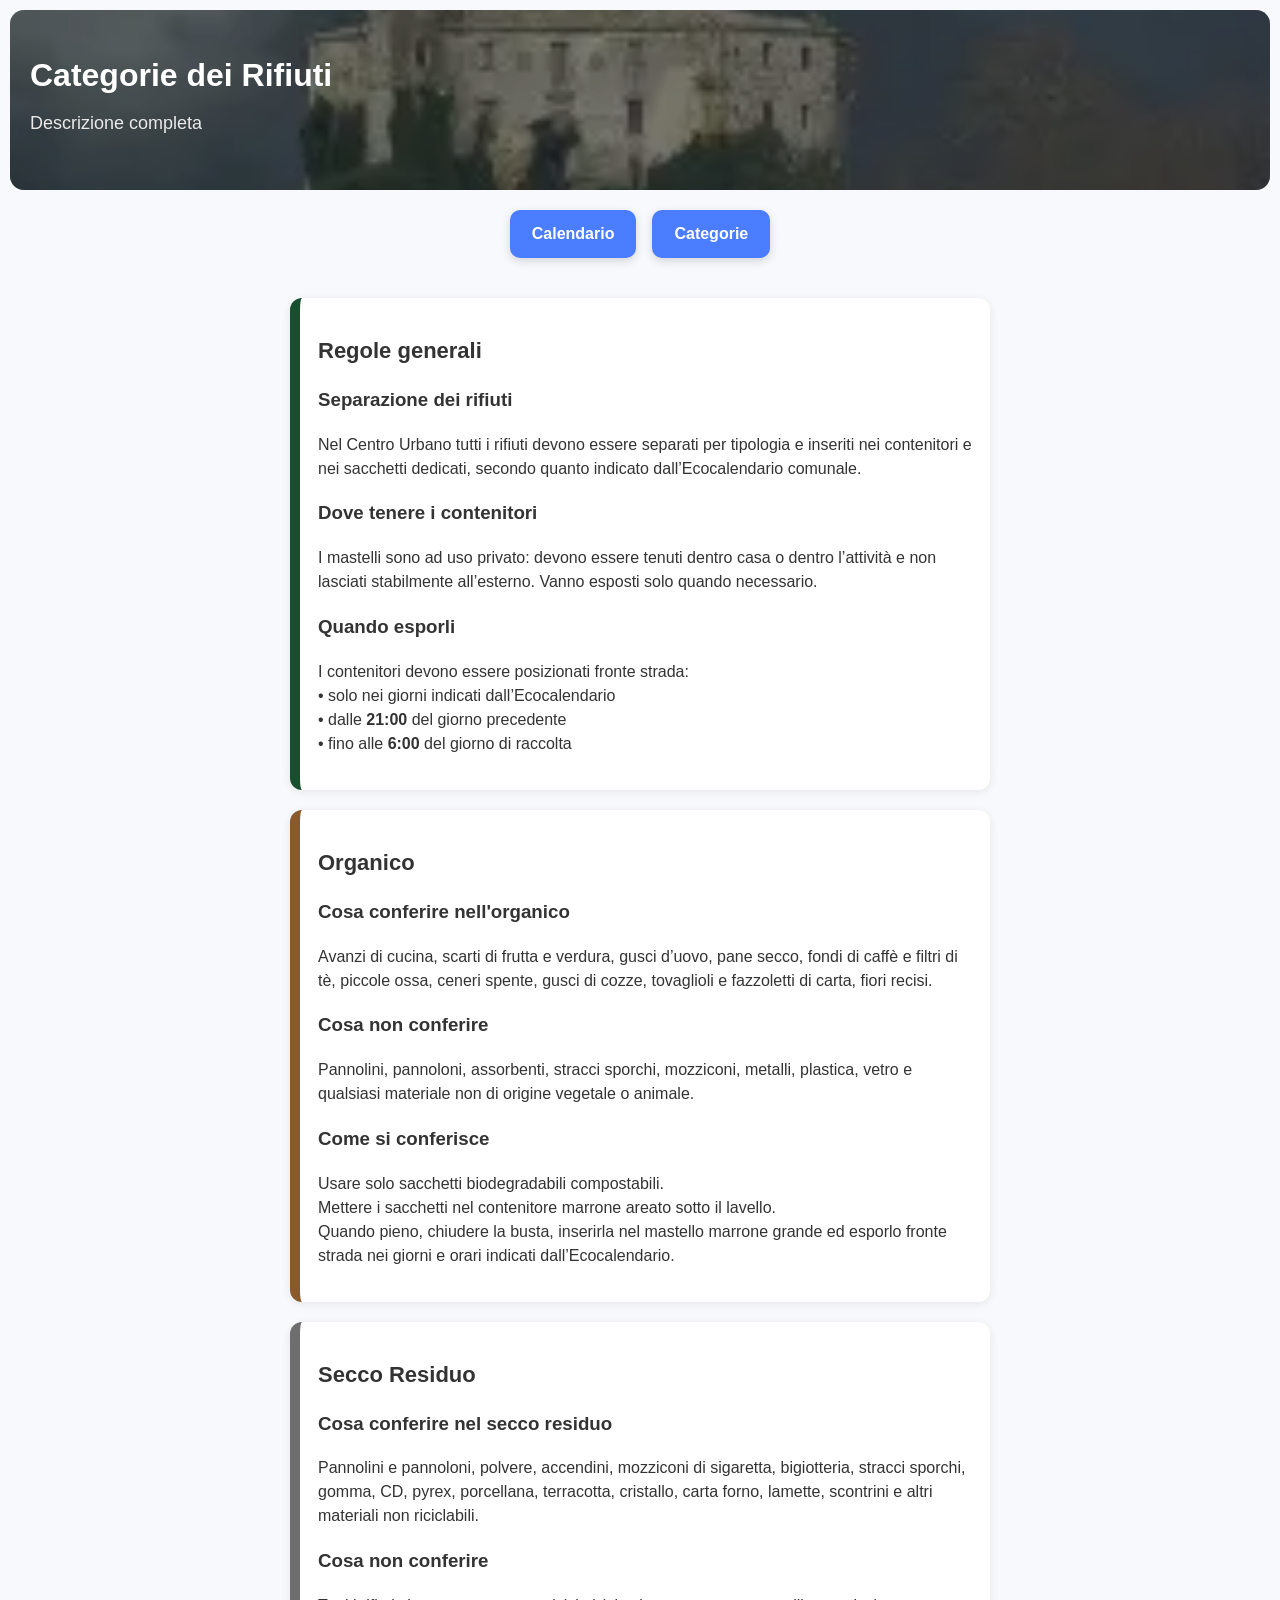
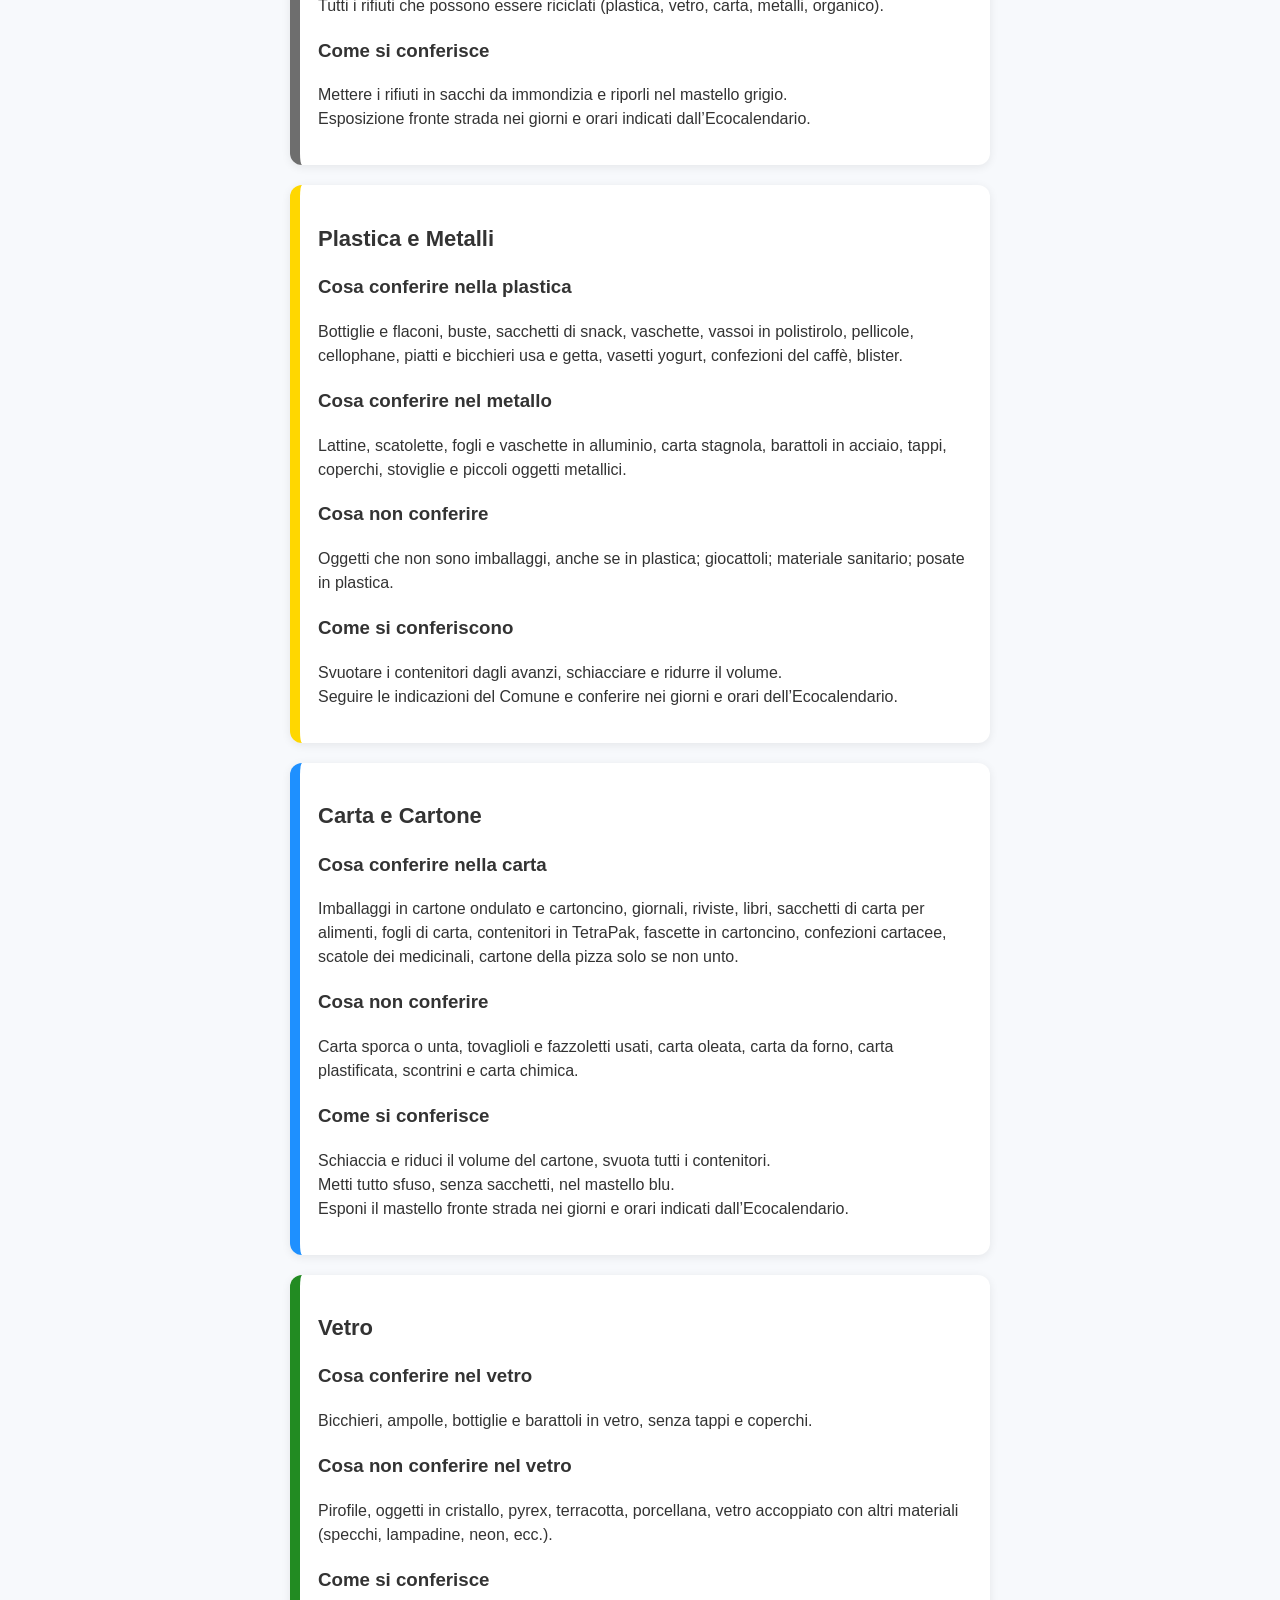
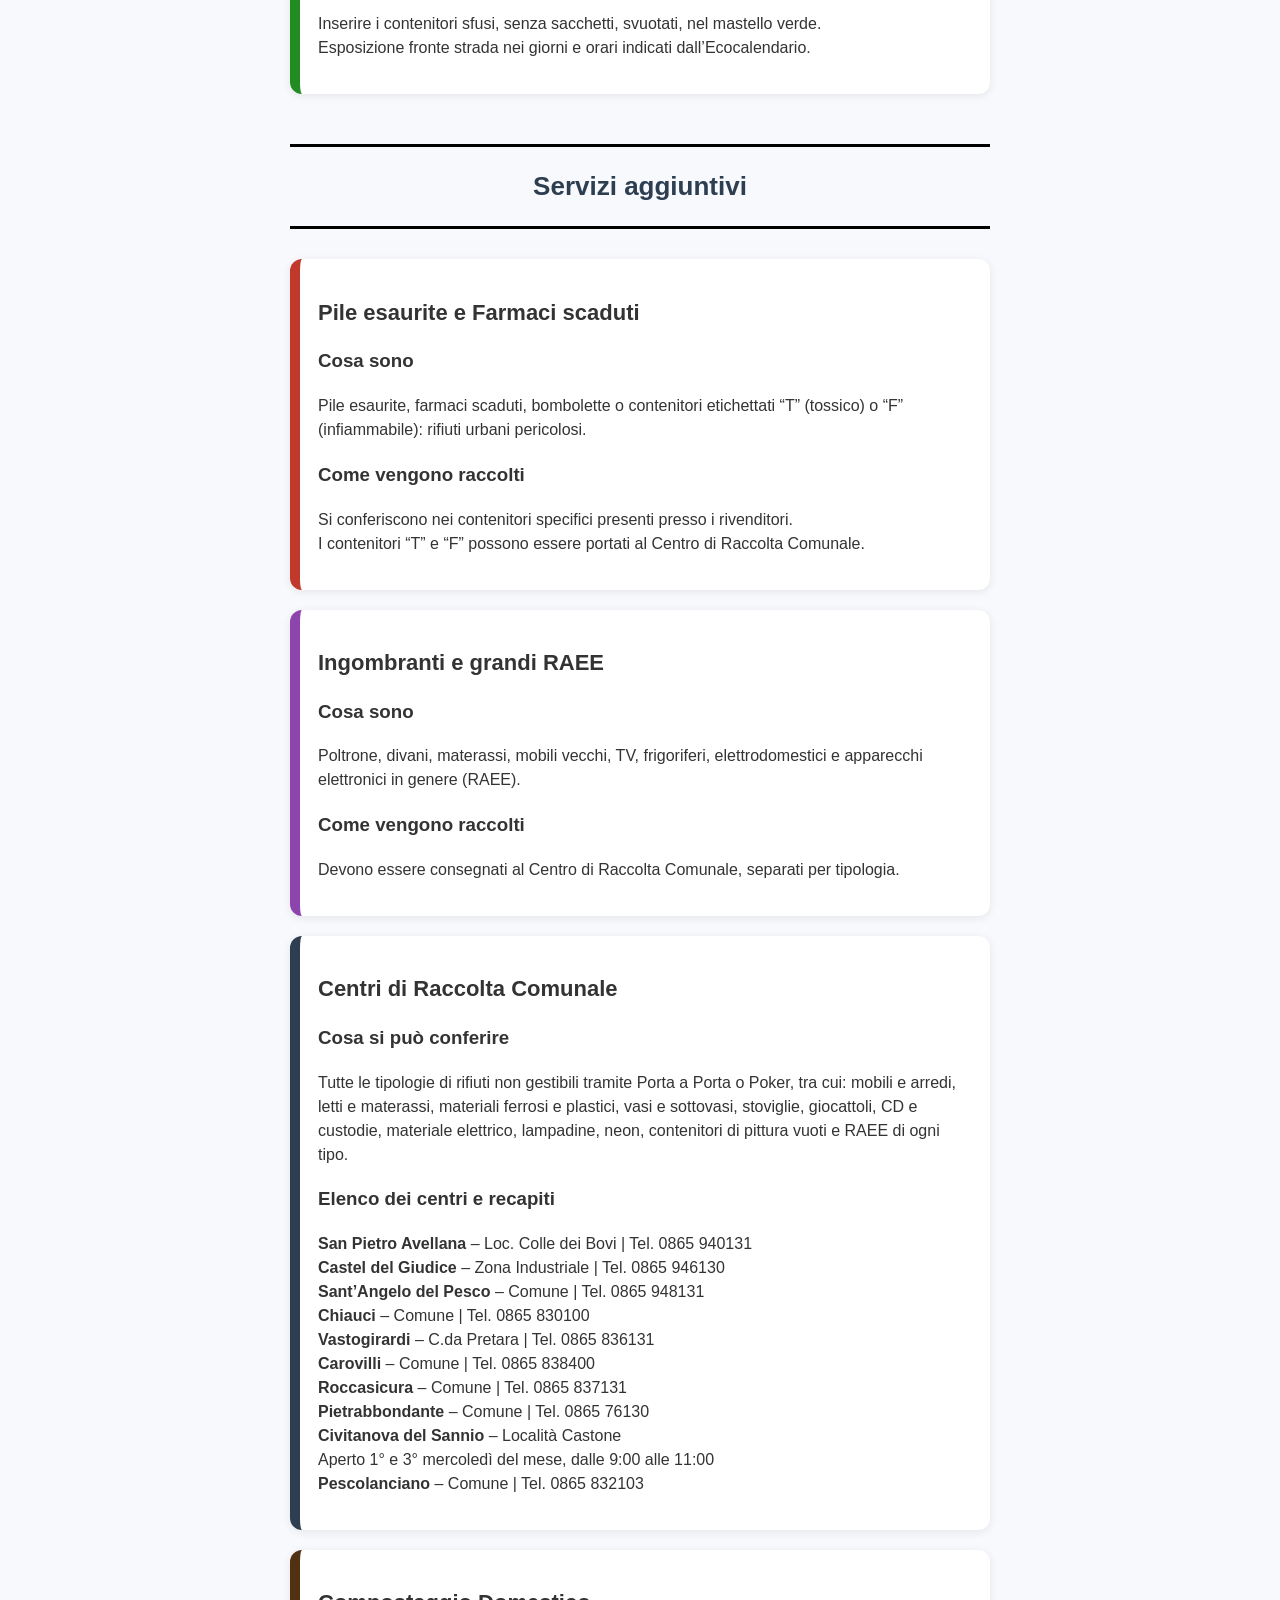
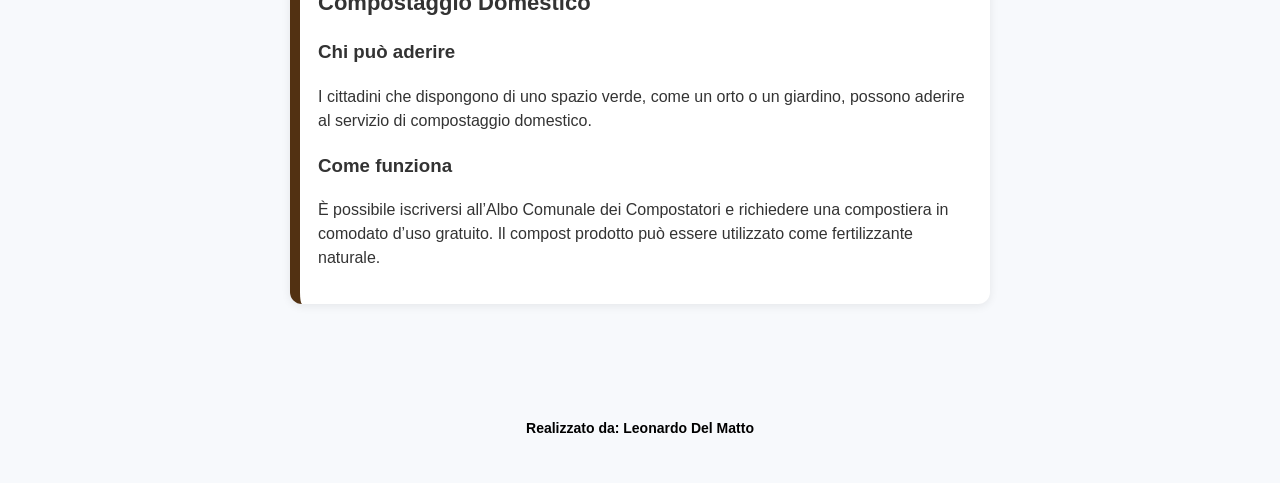
==== commit 878c1802: "e" ====
--- a/categorie.html
+++ b/categorie.html
@@ -244,5 +244,9 @@
         </section>
     </div>
 
+    <div class="footer">
+        <p>Realizzato da: Leonardo Del Matto</p>
+    </div>
+
 </body>
 </html>
--- a/style.css
+++ b/style.css
@@ -54,31 +54,10 @@
     font-weight: 400;
 }
 
-/* MOBILE HERO */
-@media (max-width: 480px) {
-    .hero {
-        height: 170px;
-        border-radius: 10px;
-    }
-
-    .hero-title {
-        font-size: 26px;
-        bottom: 55px;
-    }
-
-    .hero-subtitle {
-        font-size: 15px;
-        bottom: 25px;
-    }
-}
-
-/* ========================= */
-/*        NAV BAR BOTTONI    */
-/* ========================= */
-
 .main-nav {
     display: flex;
     justify-content: center;
+    flex-wrap: wrap;
     gap: 16px;
     margin: 20px 0;
 }
@@ -93,6 +72,7 @@
     text-decoration: none;
     box-shadow: 0 3px 10px rgba(0,0,0,0.15);
     transition: 0.2s;
+    text-align: center;
 }
 
 .nav-btn:hover {
@@ -102,10 +82,6 @@
 .nav-btn:active {
     background: #335dcc;
 }
-
-/* ========================= */
-/*        CALENDAR HEADER    */
-/* ========================= */
 
 .header {
     display: flex;
@@ -135,22 +111,20 @@
     background: #f0f0f0;
 }
 
-/* ========================= */
-/*        CALENDAR GRID      */
-/* ========================= */
-
 .calendar {
+    width: min(100%, 900px);
     max-width: 900px;
     margin: 0 auto;
     background: white;
     padding: 10px;
     border-radius: 14px;
     box-shadow: 0 4px 20px rgba(0,0,0,0.08);
+    overflow: hidden;
 }
 
 .weekdays {
     display: grid;
-    grid-template-columns: repeat(7, 1fr);
+    grid-template-columns: repeat(7, minmax(0, 1fr));
     font-weight: 600;
     text-align: center;
     padding-bottom: 6px;
@@ -160,17 +134,23 @@
 
 .days {
     display: grid;
-    grid-template-columns: repeat(7, 1fr);
+    grid-template-columns: repeat(7, minmax(0, 1fr));
 }
 
 .day {
-    min-height: 80px;
+    min-height: clamp(78px, 9vw, 110px);
     border-right: 1px solid #eee;
     border-bottom: 1px solid #eee;
     padding: 6px;
     position: relative;
     transition: 0.2s;
     font-size: 13px;
+    box-sizing: border-box;
+    display: flex;
+    flex-direction: column;
+    align-items: flex-start;
+    justify-content: flex-start;
+    overflow: hidden;
 }
 
 .day:hover {
@@ -180,38 +160,39 @@
 .day-number {
     font-size: 14px;
     font-weight: 600;
-}
-
-/* GIORNO CORRENTE */
+    line-height: 1.2;
+}
+
 .day.today {
     background: #e8f0ff;
     border: 2px solid #4a7dff;
 }
 
-/* BADGE RIFIUTO */
 .badge {
     margin-top: 6px;
     padding: 4px 6px;
     border-radius: 6px;
-    font-size: 12px;
+    font-size: clamp(9px, 1.25vw, 12px);
     font-weight: 600;
     display: inline-block;
+    width: 100%;
+    max-width: 100%;
     color: white;
     text-align: center;
     text-decoration: none;
-}
-
-/* COLORI */
+    line-height: 1.2;
+    white-space: normal;
+    overflow-wrap: anywhere;
+    word-break: break-word;
+    box-sizing: border-box;
+}
+
 .organico { background: #8B5A2B; }
 .secco { background: #6E6E6E; }
 .plastica { background: #FFD700; color: black; }
 .carta { background: #1E90FF; }
 .vetro { background: #228B22; }
 .nessuno { background: #999; }
-
-/* ========================= */
-/*        PAGINA CATEGORIE   */
-/* ========================= */
 
 .categories {
     max-width: 700px;
@@ -239,7 +220,6 @@
     line-height: 1.5;
 }
 
-/* COLORI COERENTI */
 .regole-bg { border-color: #18502f; }
 .organico-bg { border-color: #8B5A2B; }
 .secco-bg { border-color: #6E6E6E; }
@@ -261,13 +241,11 @@
     color: #2C3E50;
 }
 
-
 .pericolosi-bg {border-color: #C0392B;}
 .ingombranti-bg {border-color: #8E44AD;}
 .centri-bg {border-color: #2C3E50;}
 .compostaggio-bg {border-color: #523112;}
 
-
 .cat-box h4 {
     font-size: 16px;
     margin-top: 10px;
@@ -276,6 +254,50 @@
     color: #555;
 }
 
+.footer {
+    text-align: center;
+    margin-top: 40px;
+    padding: 20px 0;
+    font-size: 14px;
+    color: #000000;
+    font-weight: 600;
+}
+
+@media (max-width: 700px) {
+    .header {
+        flex-wrap: wrap;
+        gap: 10px;
+    }
+
+    .calendar {
+        padding: 6px;
+        border-radius: 10px;
+    }
+
+    .weekdays div {
+        font-size: 10px;
+        padding: 5px 0;
+    }
+
+    .day {
+        min-height: 72px;
+        padding: 5px;
+        border-radius: 6px;
+    }
+
+    .day-number {
+        font-size: 13px;
+    }
+
+    .badge {
+        font-size: 9px;
+        padding: 3px 4px;
+        margin-top: 6px;
+        line-height: 1.25;
+        border-radius: 5px;
+    }
+}
+
 @media (max-width: 480px) {
 
     .nav-btn {
@@ -287,11 +309,6 @@
         padding: 6px;
     }
 
-    .calendar {
-        padding: 6px;
-        border-radius: 10px;
-    }
-
     .header h1 {
         font-size: 18px;
         margin-bottom: 10px;
@@ -302,38 +319,46 @@
         font-size: 14px;
     }
 
-    .weekdays div {
+    .days {
+        gap: 0;
+    }
+
+    .day {
+        min-height: 64px;
+        padding: 4px 3px;
+        font-size: 12px;
+    }
+
+    .day-number {
+        font-size: 12px;
+        margin-bottom: 2px;
+    }
+
+    .day p {
+        margin-top: 5px;
         font-size: 11px;
-        padding: 5px 0;
-    }
-
-    .days {
-        grid-template-columns: repeat(7, 1fr);
-        gap: 3vw;
-    }
-
-    .day {
-        min-height: 20vw;
-        padding: 4vw 2vw;
-        font-size: 3.2vw;
-        border-radius: 2vw;
-    }
-
-    .day-number {
-        font-size: 4vw;
-        margin-bottom: 2vw;
-    }
-
-    .day p {
-        margin-top: 2vw;
-        font-size: 3vw;
     }
 
     .badge {
-        font-size: 3vw;
-        padding: 1.5vw 2vw;
-        margin-top: 2vw;
-        line-height: 1.3;
-        border-radius: 2vw;
-    }
-}
+        font-size: 8.5px;
+        padding: 3px 4px;
+        margin-top: 4px;
+        line-height: 1.2;
+        border-radius: 4px;
+    }
+
+    .hero {
+        height: 170px;
+        border-radius: 10px;
+    }
+
+    .hero-title {
+        font-size: 26px;
+        bottom: 55px;
+    }
+
+    .hero-subtitle {
+        font-size: 15px;
+        bottom: 25px;
+    }
+}
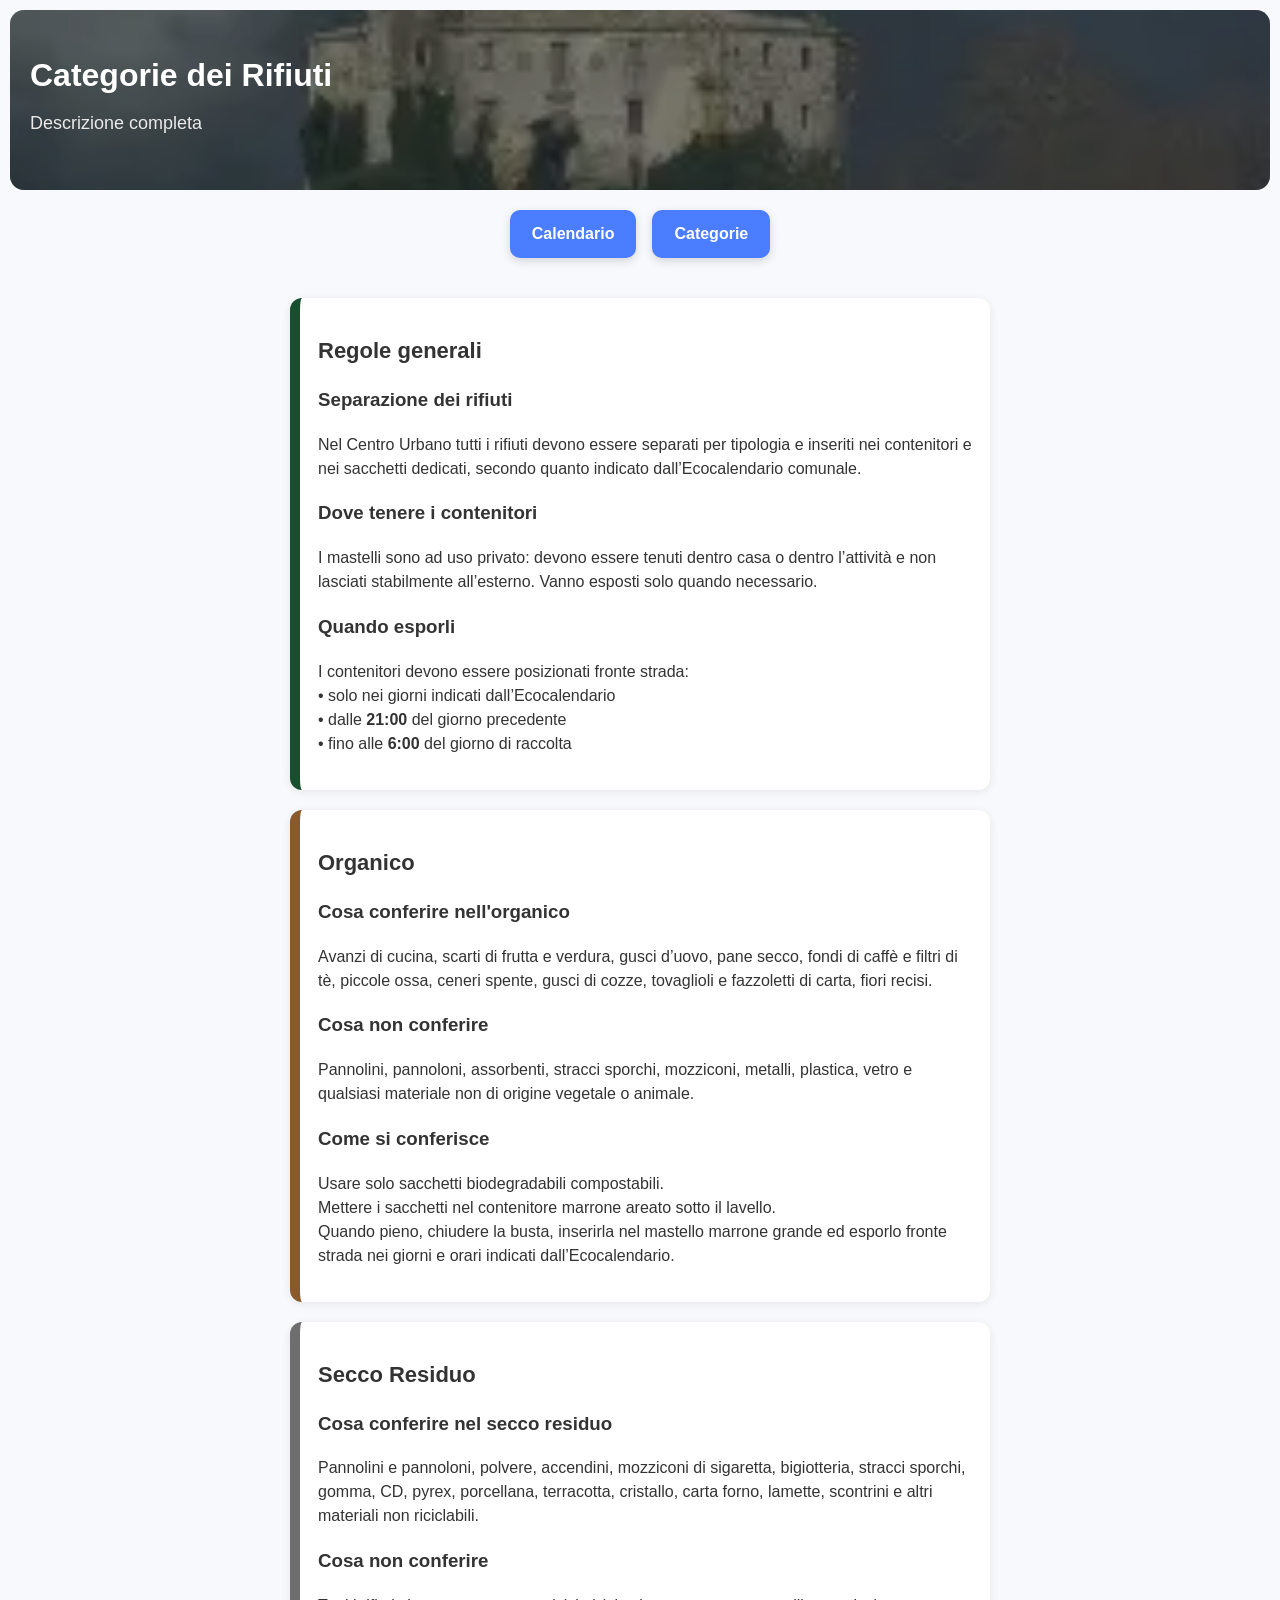
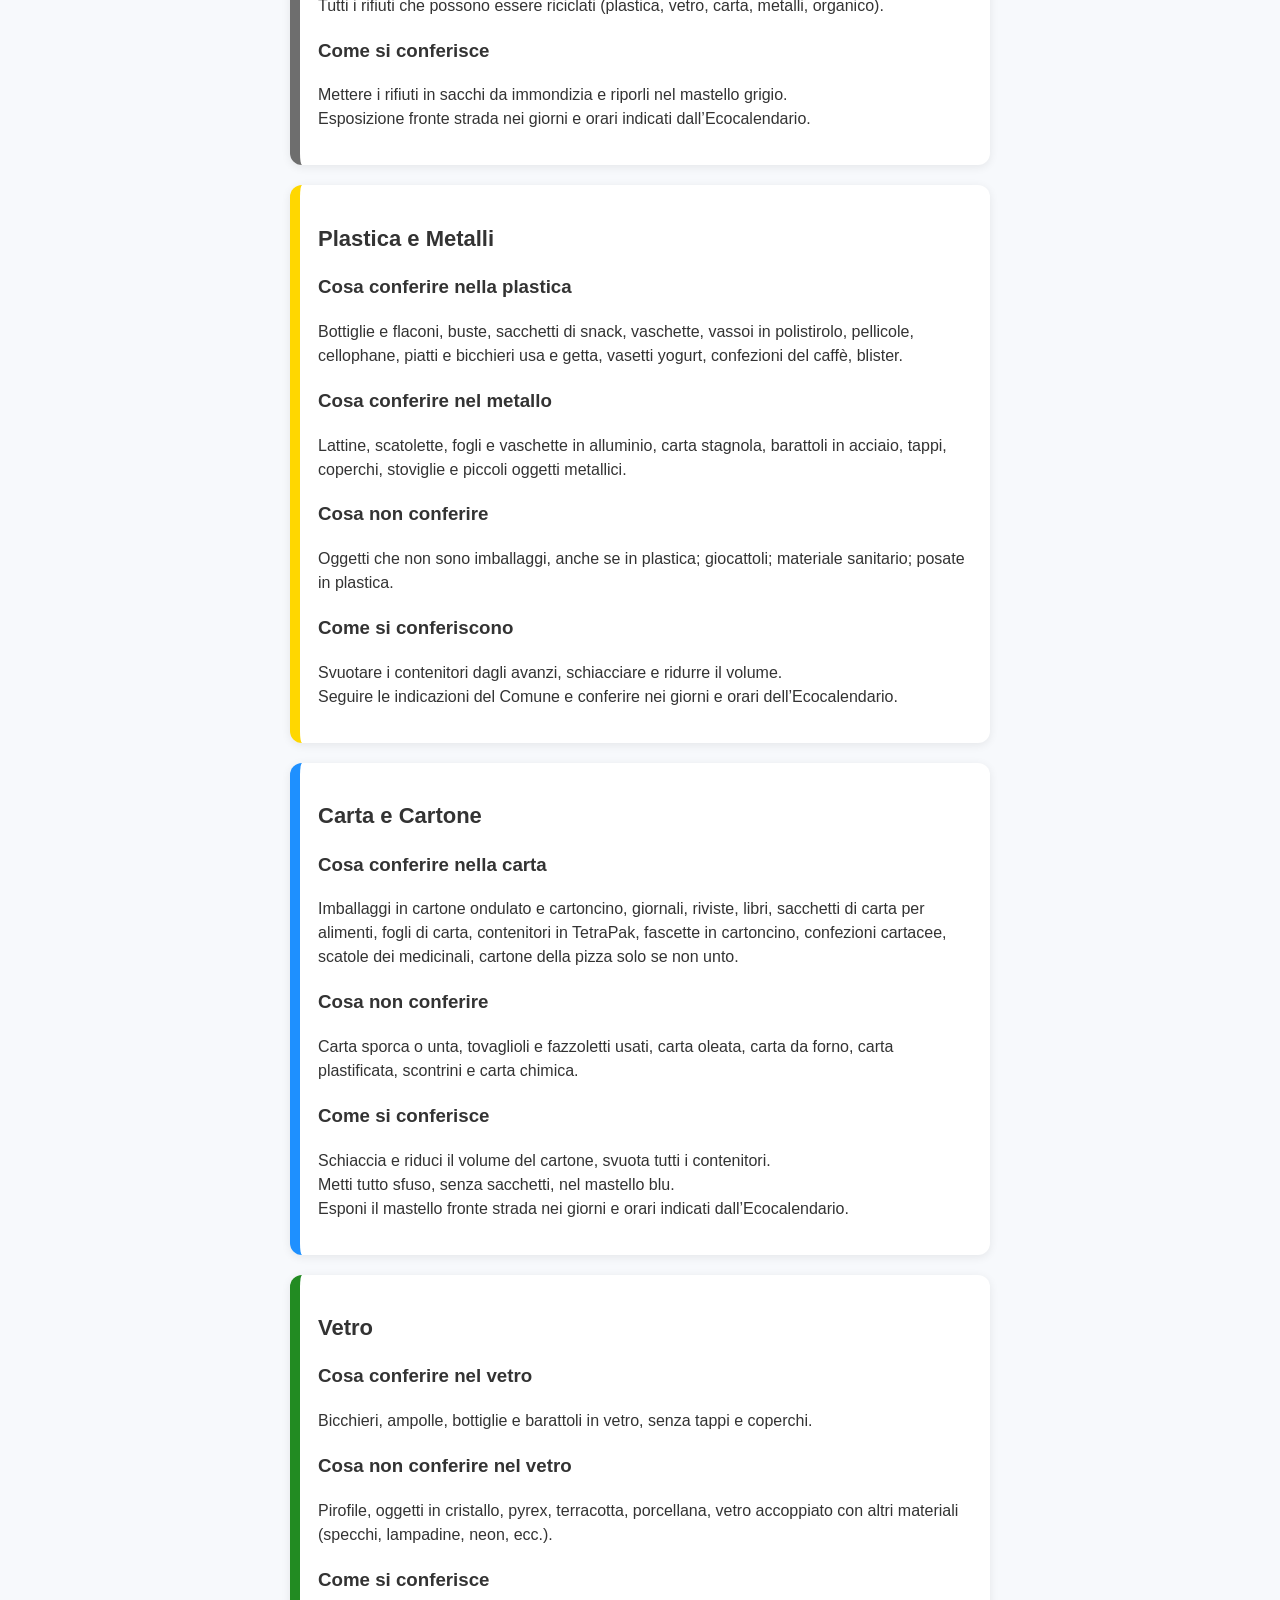
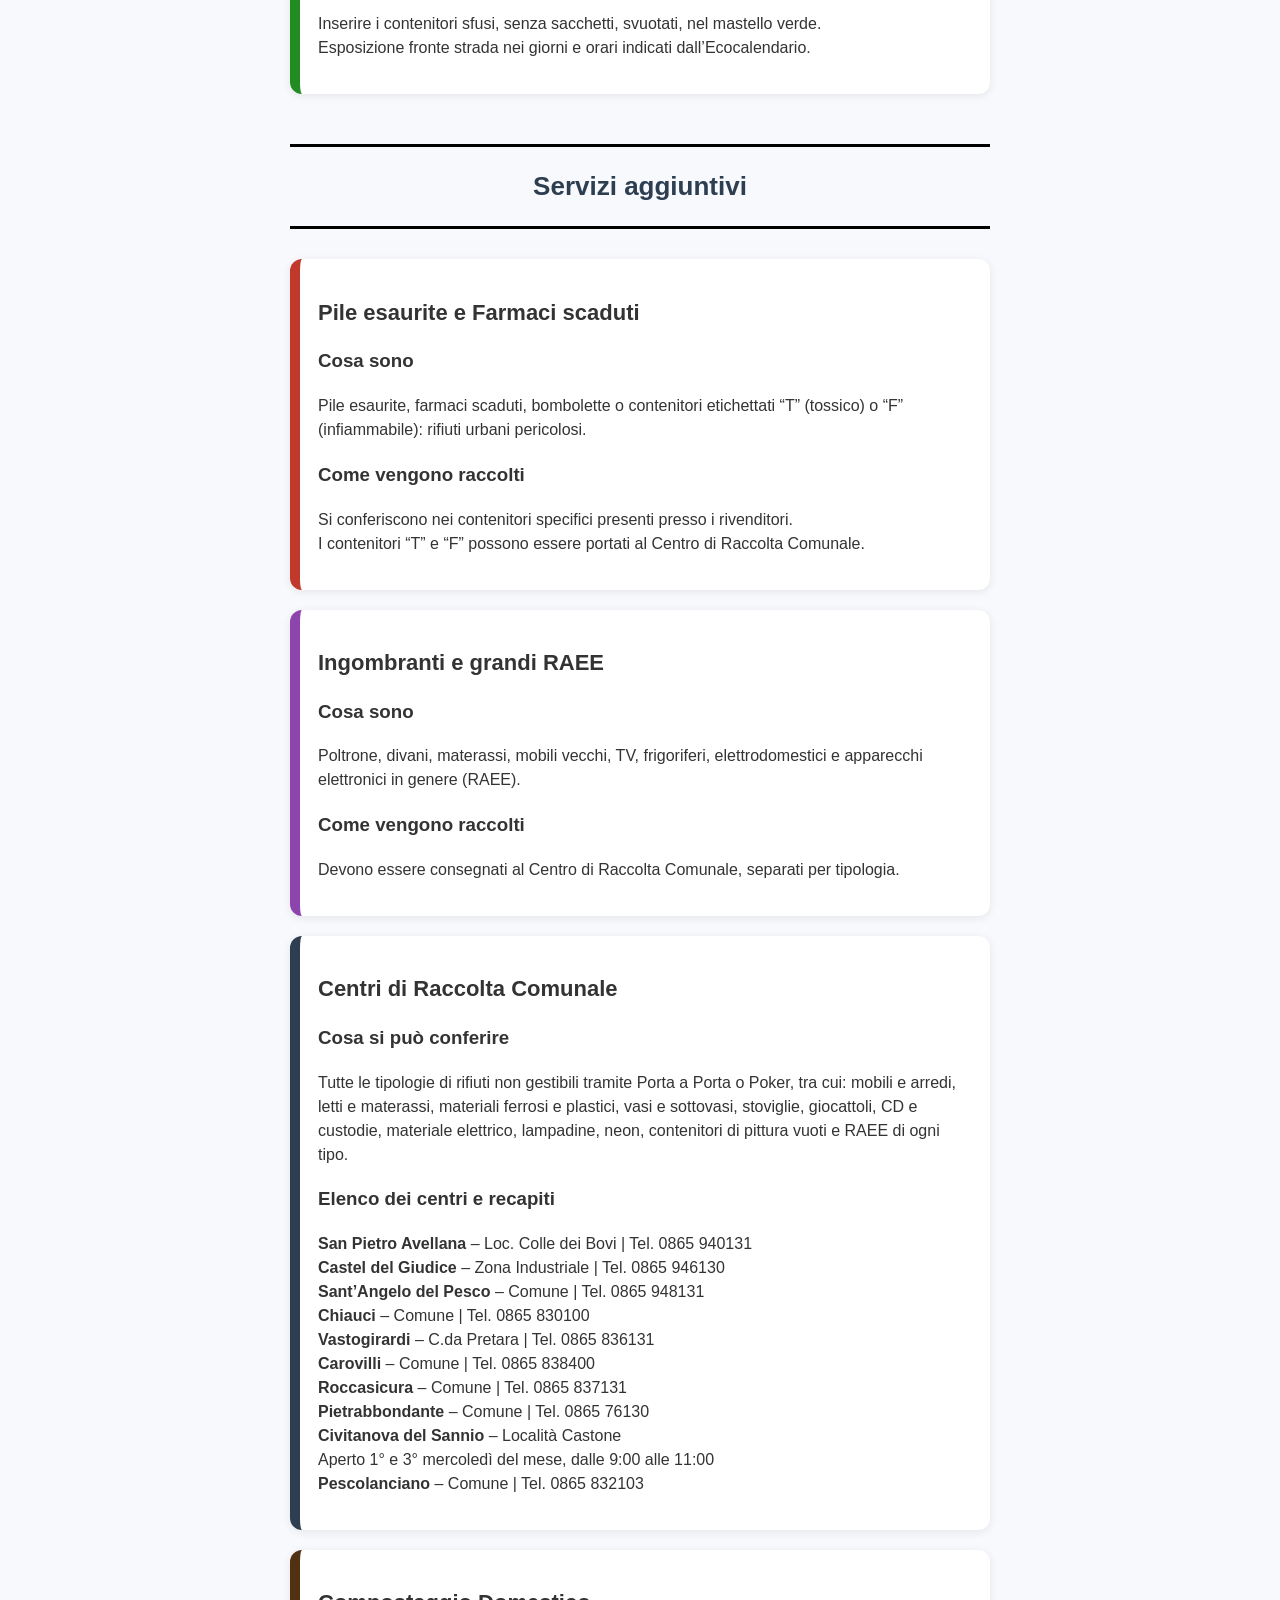
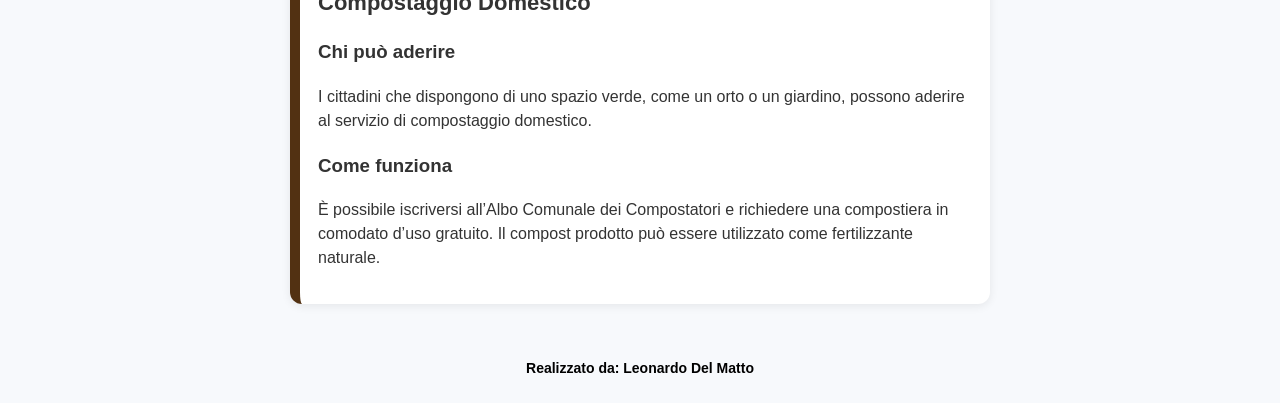
==== commit e496a2b0: "f" ====
--- a/categorie.html
+++ b/categorie.html
@@ -242,11 +242,12 @@
                 d’uso gratuito. Il compost prodotto può essere utilizzato come fertilizzante naturale.
             </p>
         </section>
+
     </div>
-
-    <div class="footer">
-        <p>Realizzato da: Leonardo Del Matto</p>
-    </div>
+    
+        <div class="credits">
+            <p>Realizzato da: Leonardo Del Matto</p>
+        </div>
 
 </body>
 </html>
--- a/style.css
+++ b/style.css
@@ -254,10 +254,10 @@
     color: #555;
 }
 
-.footer {
-    text-align: center;
-    margin-top: 40px;
-    padding: 20px 0;
+.credits {
+    text-align: center;
+    margin-top: 0px;
+    padding: 0px 0;
     font-size: 14px;
     color: #000000;
     font-weight: 600;
